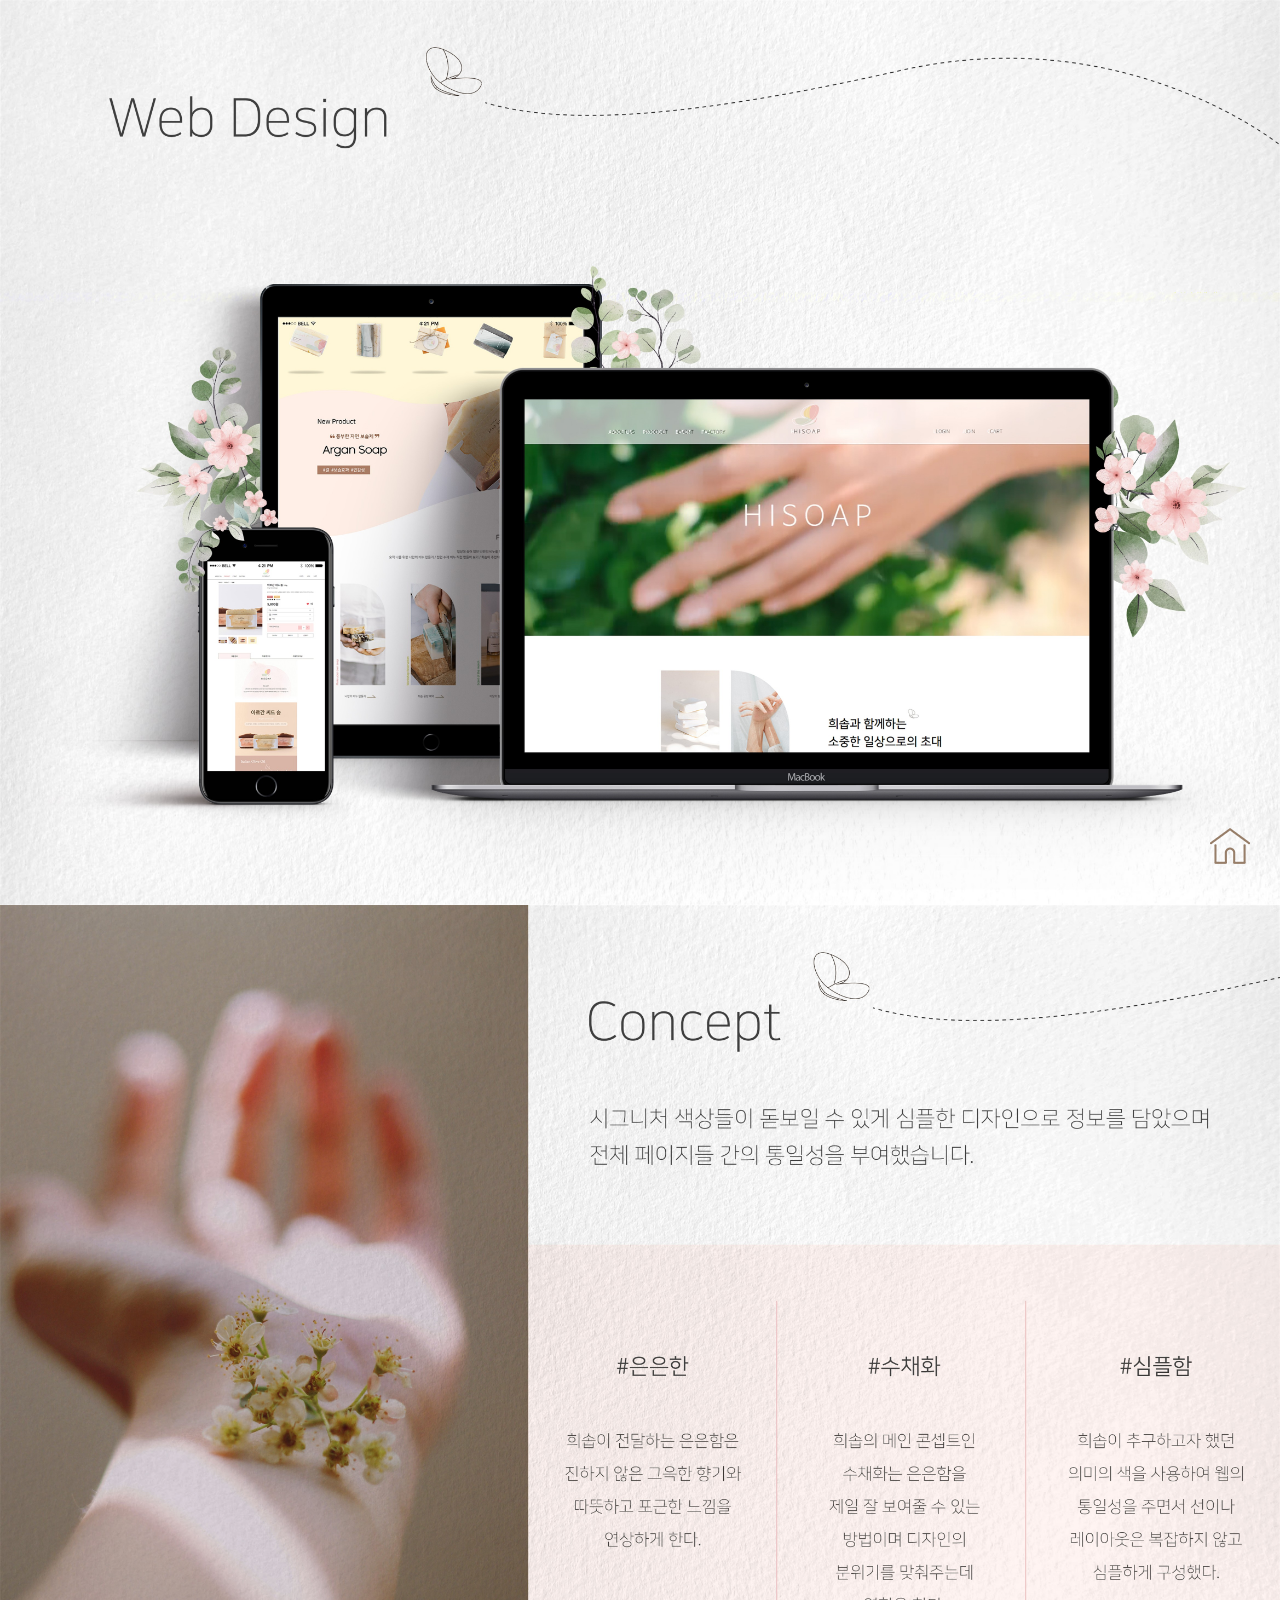
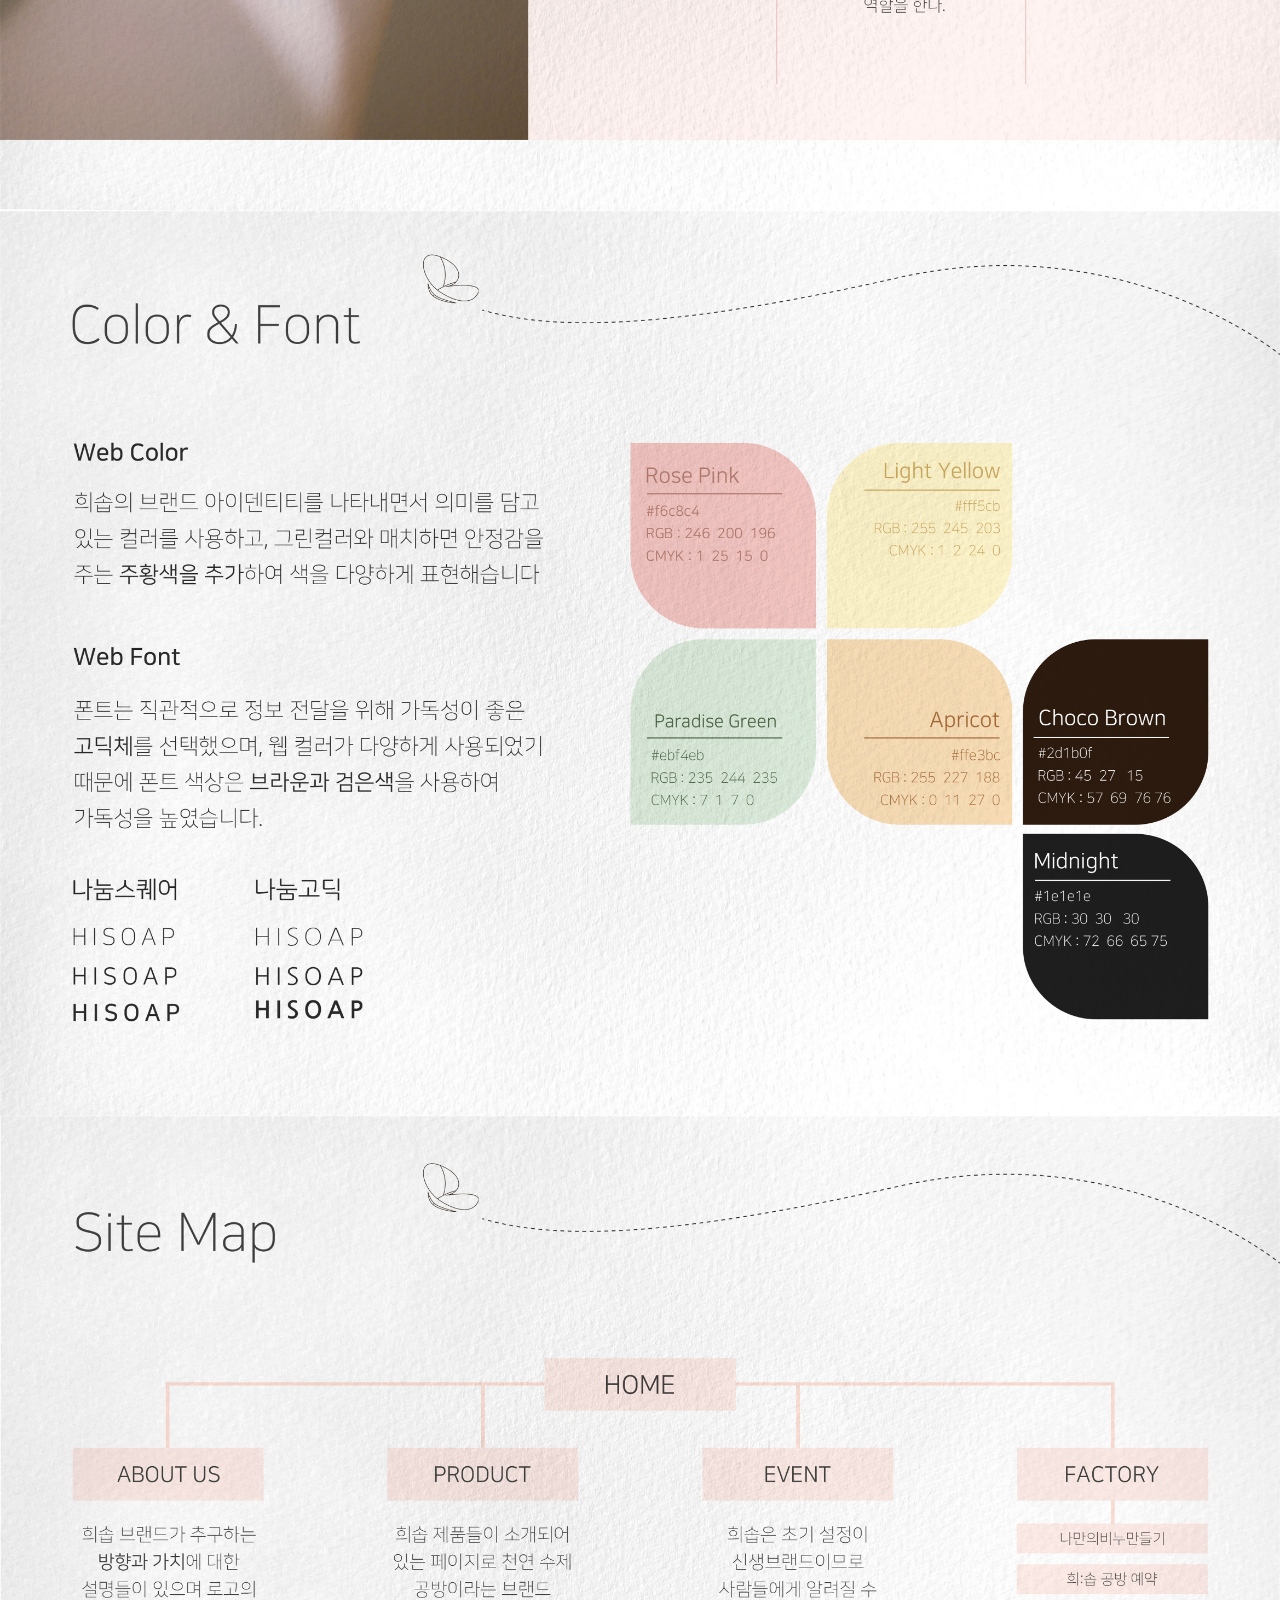
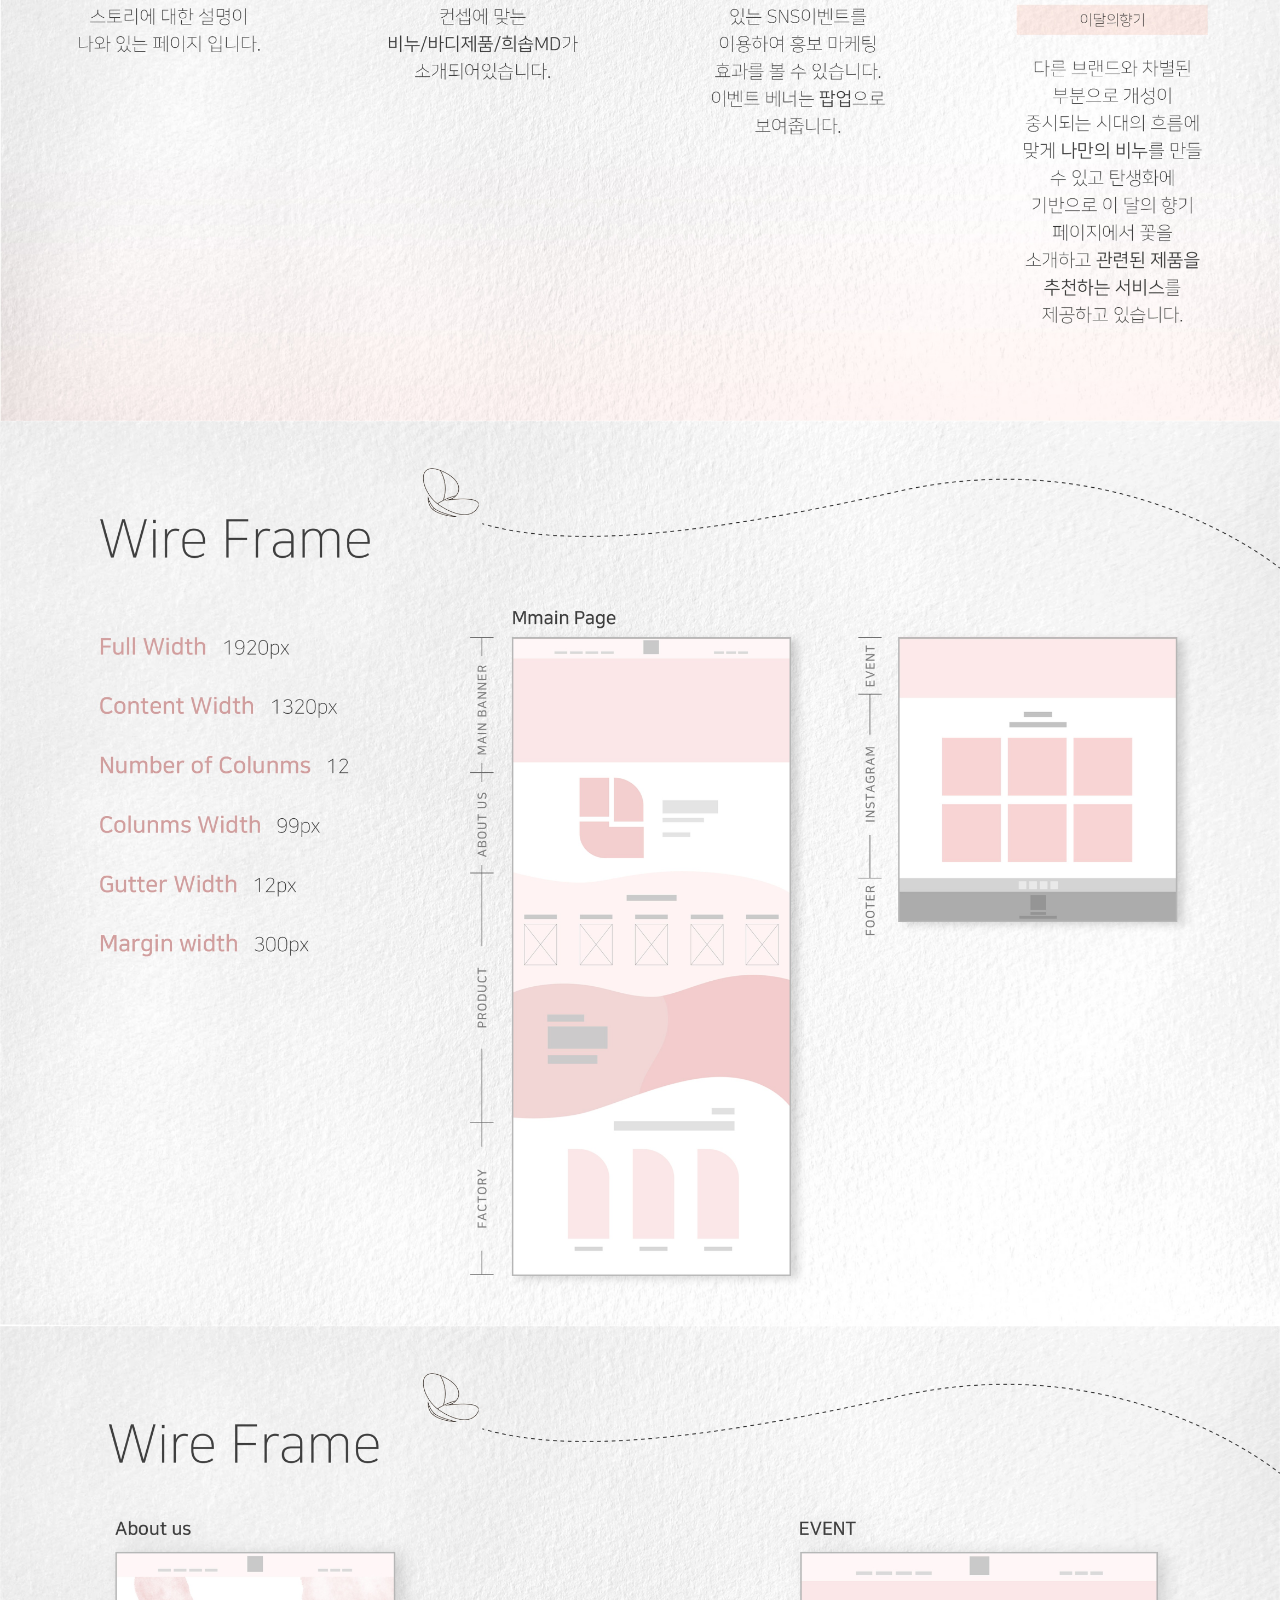
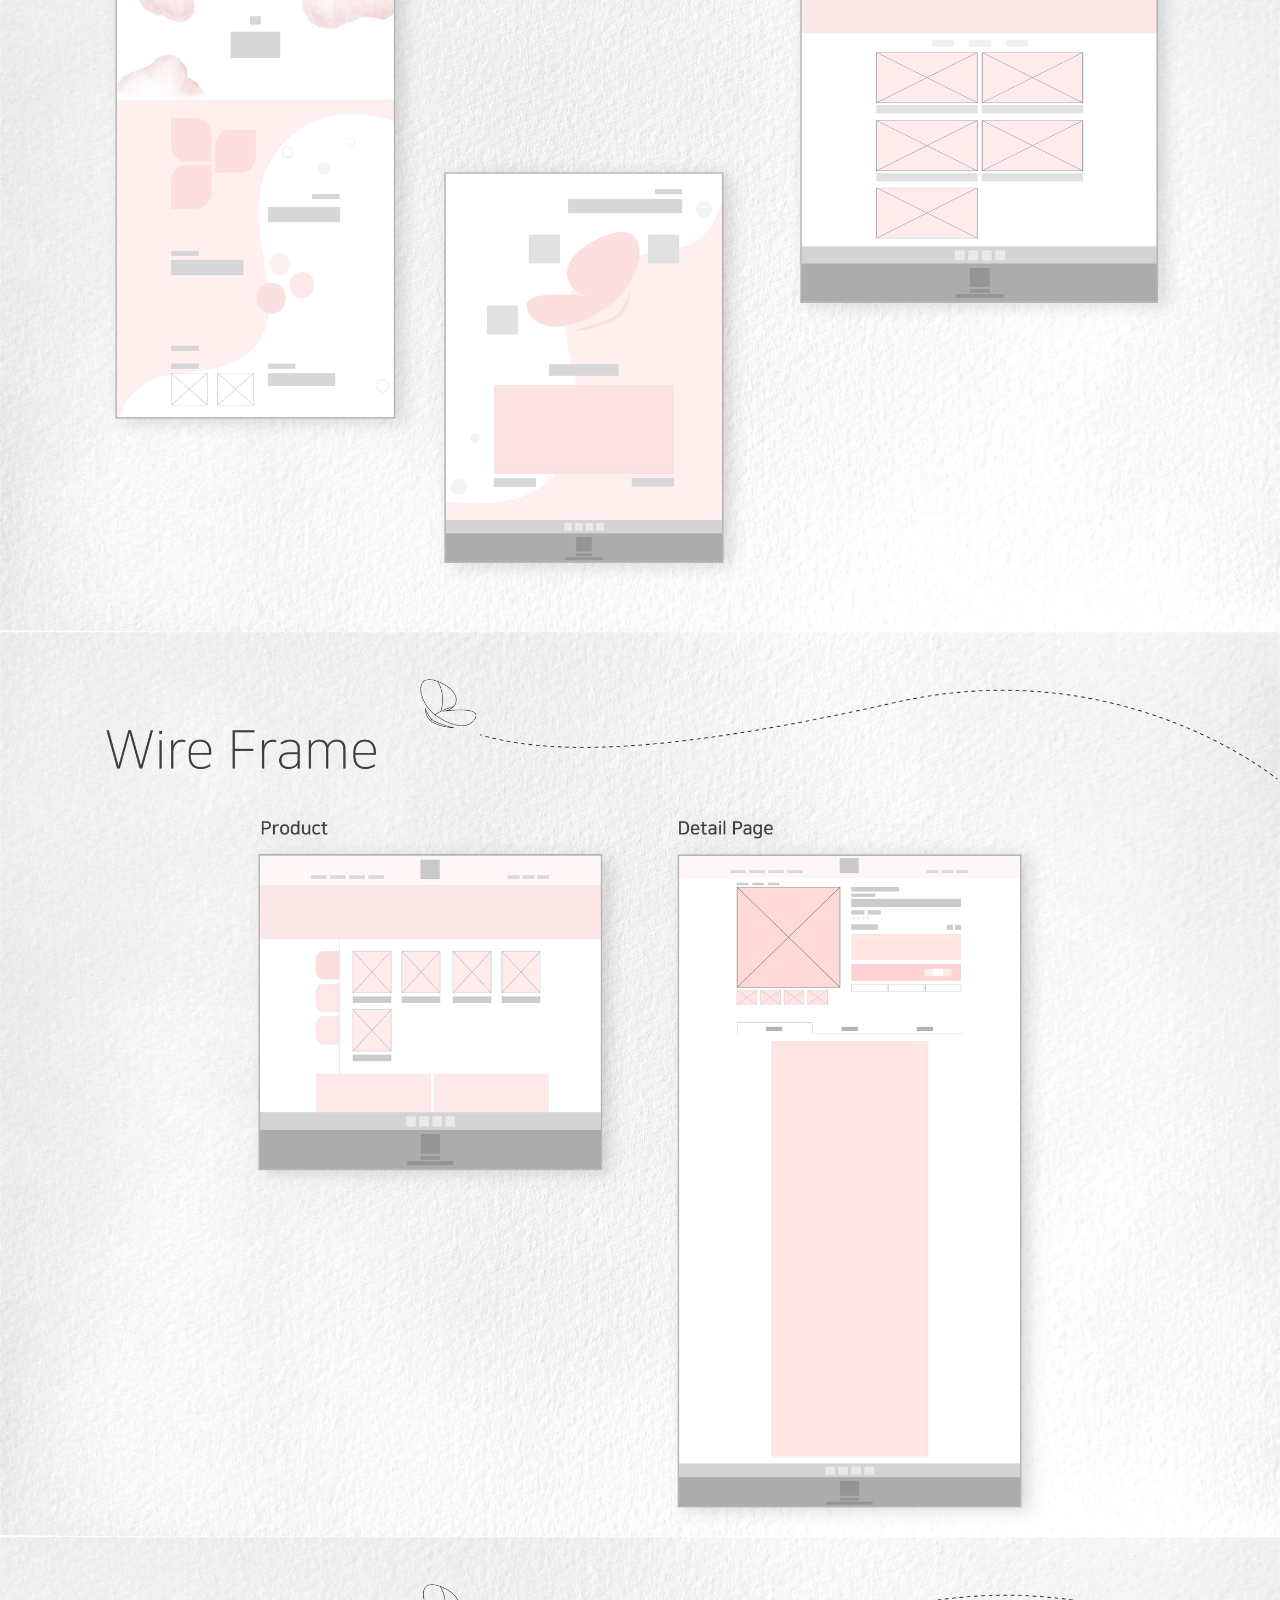
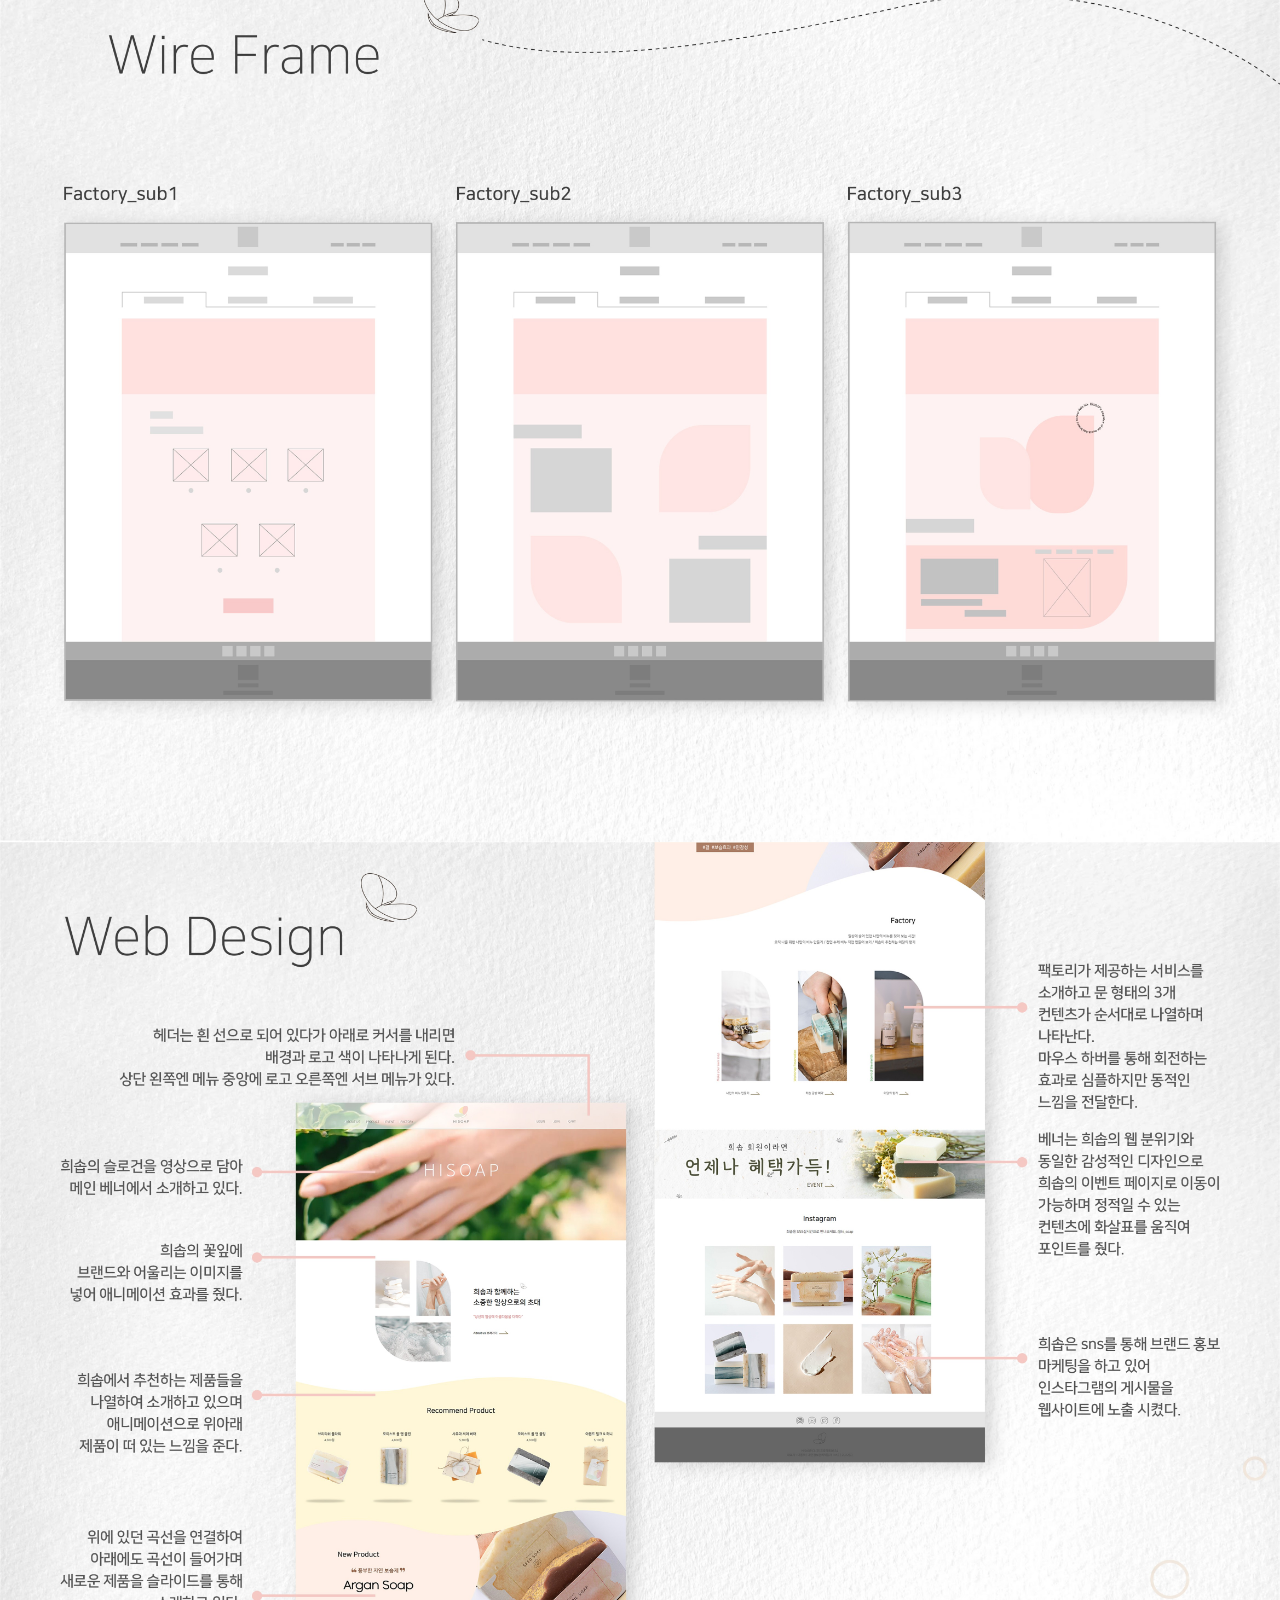
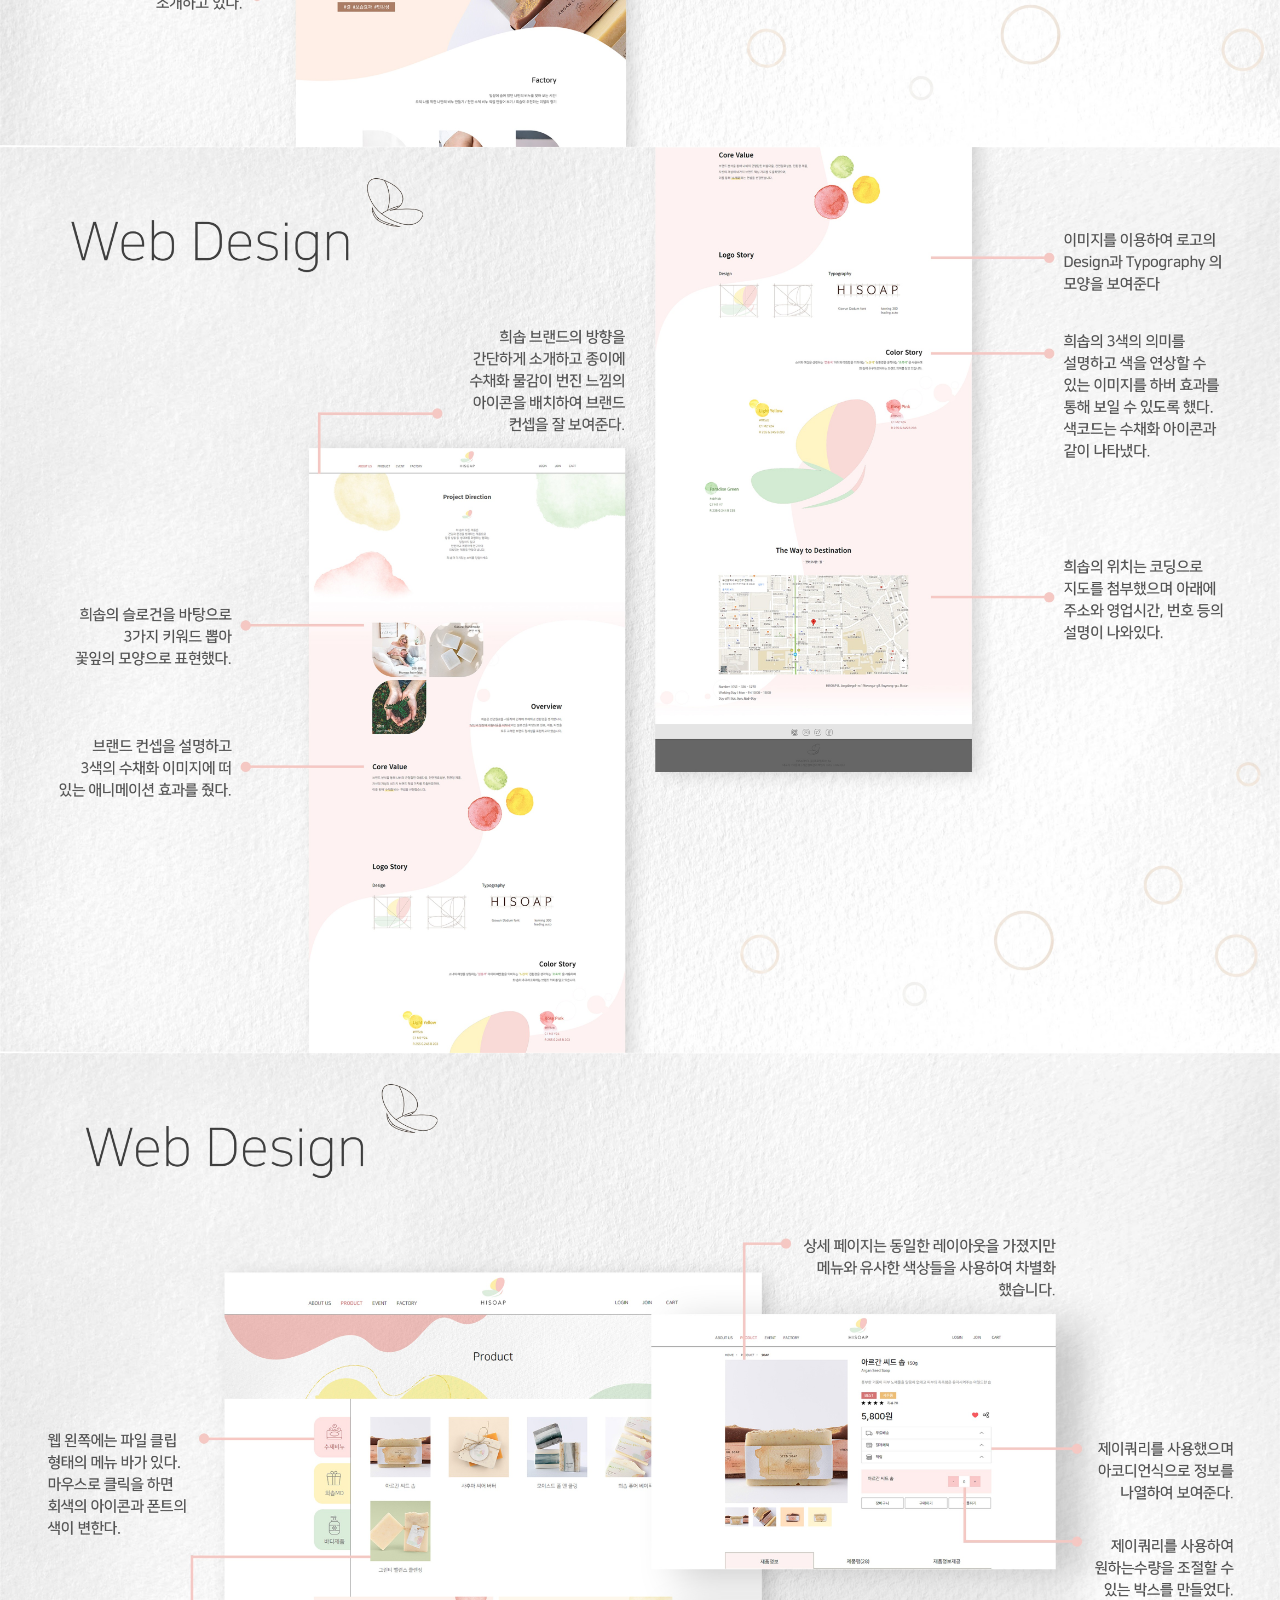
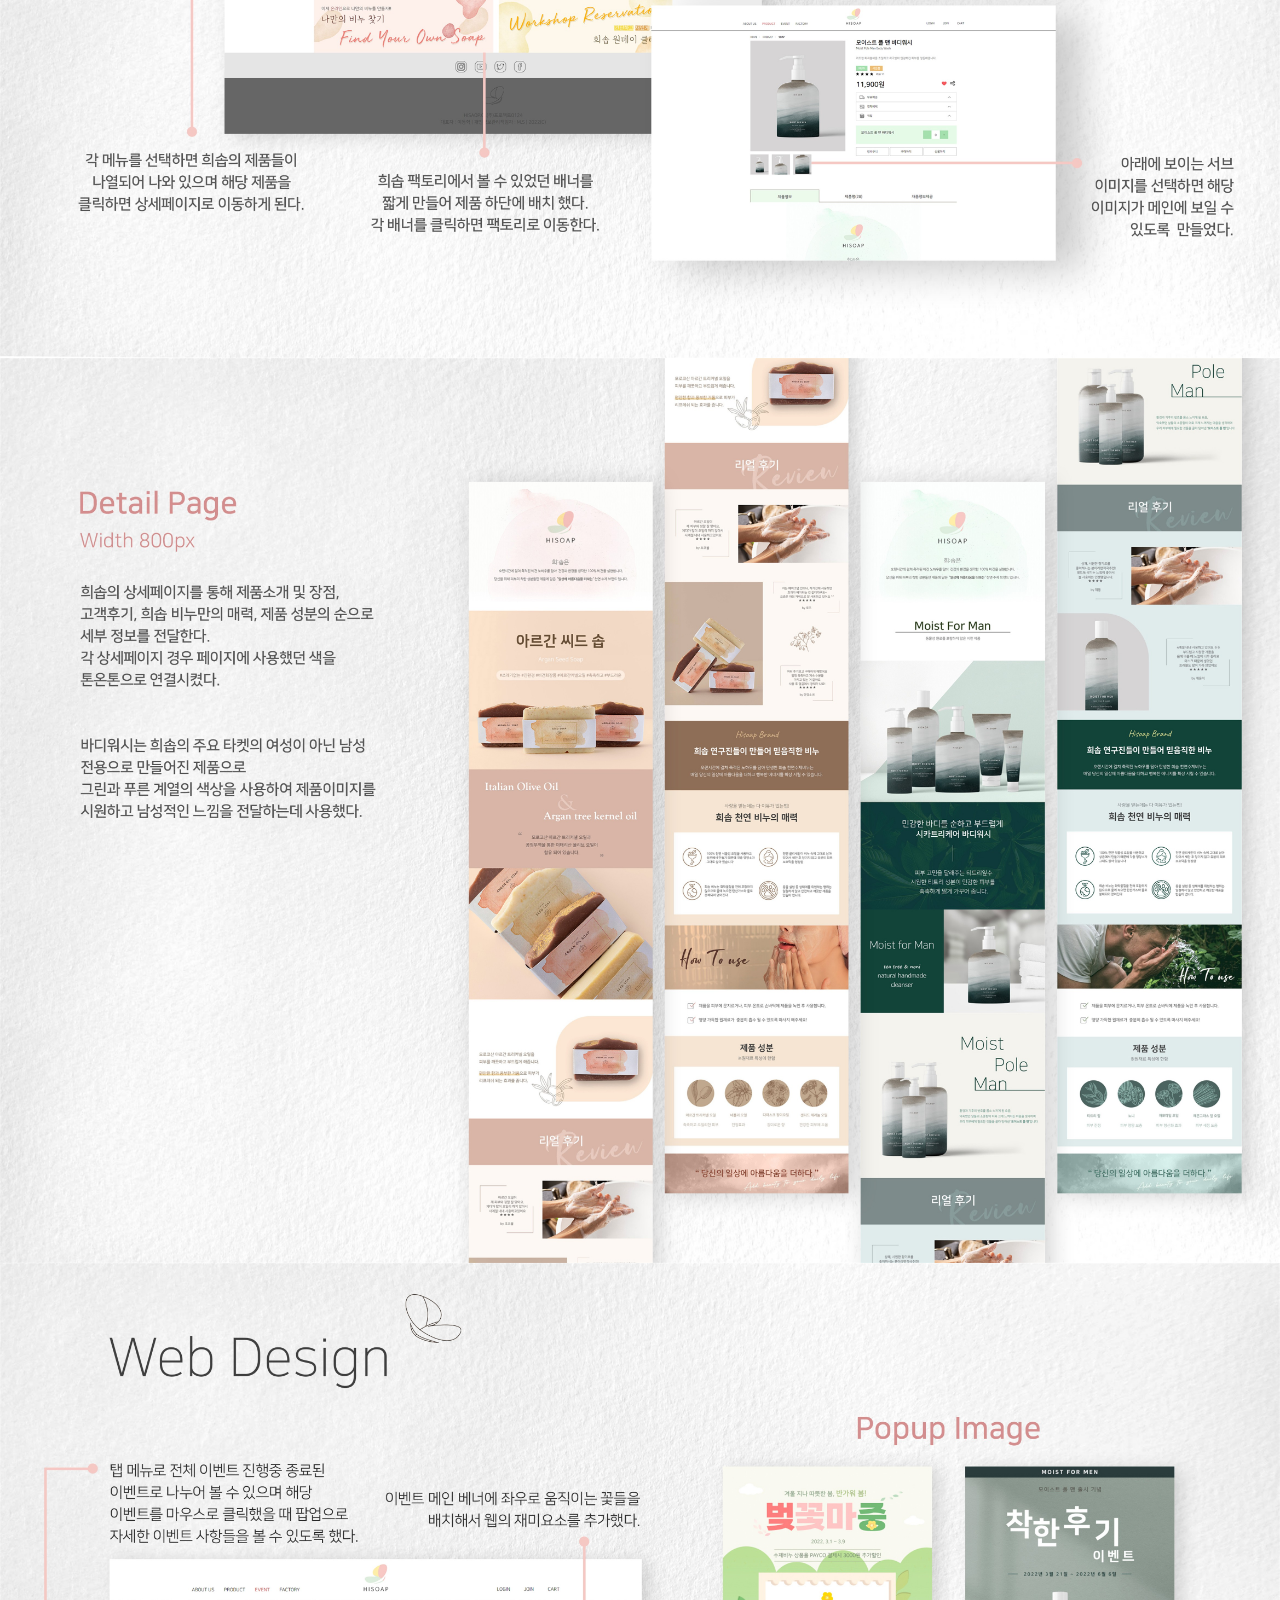
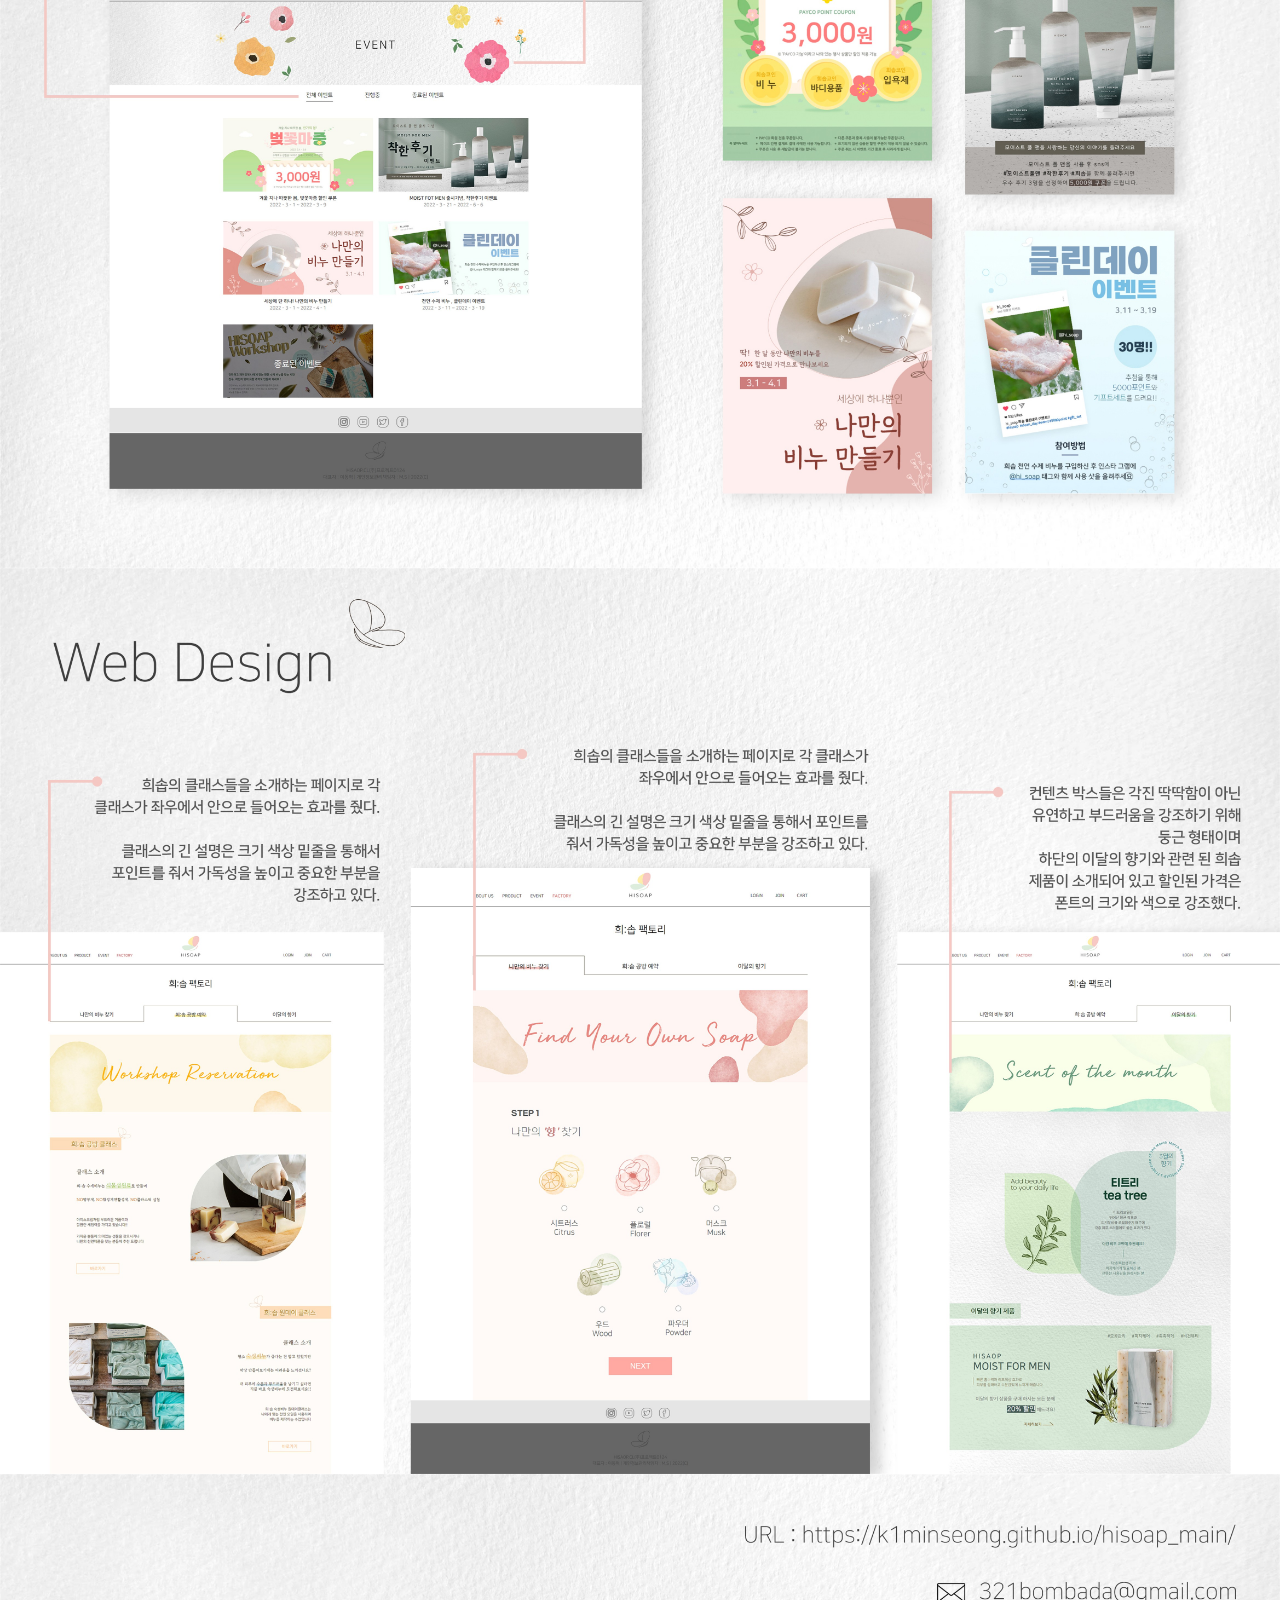
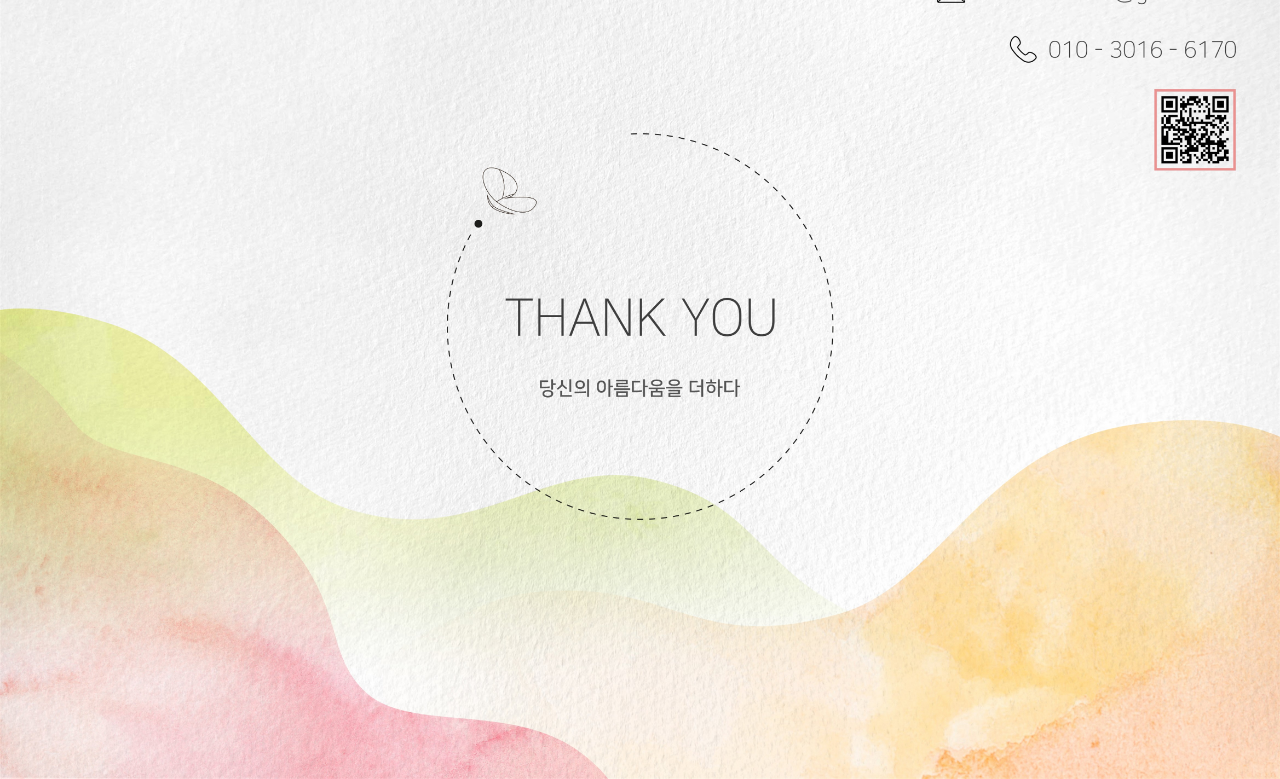
==== hisaop_WEB/index.html @ 0304c2fe "Add files via upload" ====
<!DOCTYPE html>
<html lang="ko">
<head>
  <meta charset="UTF-8">
  <meta http-equiv="X-UA-Compatible" content="IE=edge">
  <meta name="viewport" content="width=device-width, initial-scale=1.0">
  <title>WEB</title>
  <link href="img/favicon.png" rel="icon" type="image/png" sizes="32x32">
  <style>
    *{margin: 0; padding: 0;}
    div img{display: block; width: 100%;}
    .btn{
      position: fixed;
      bottom: 30px; right: 30px;
    }
  </style>
</head>
<body>
  <a href="https://k1minseong.github.io/min_portfolio/" class="btn"><img src="img/back.png" alt="돌아가기"></a>
  <div>
    <img src="img/1.jpg" alt="web">
    <img src="img/2.jpg" alt="web">
    <img src="img/3.jpg" alt="web">
    <img src="img/4.jpg" alt="web">
    <img src="img/5.jpg" alt="web">
    <img src="img/6.jpg" alt="web">
    <img src="img/7.jpg" alt="web">
    <img src="img/8.jpg" alt="web">
    <img src="img/9.jpg" alt="web">
    <img src="img/10.jpg" alt="web">
    <img src="img/11.jpg" alt="web">
    <img src="img/12.jpg" alt="web">
    <img src="img/13.jpg" alt="web">
    <img src="img/14.jpg" alt="web">
    <img src="img/15.jpg" alt="web">
  </div>
</body>
</html>
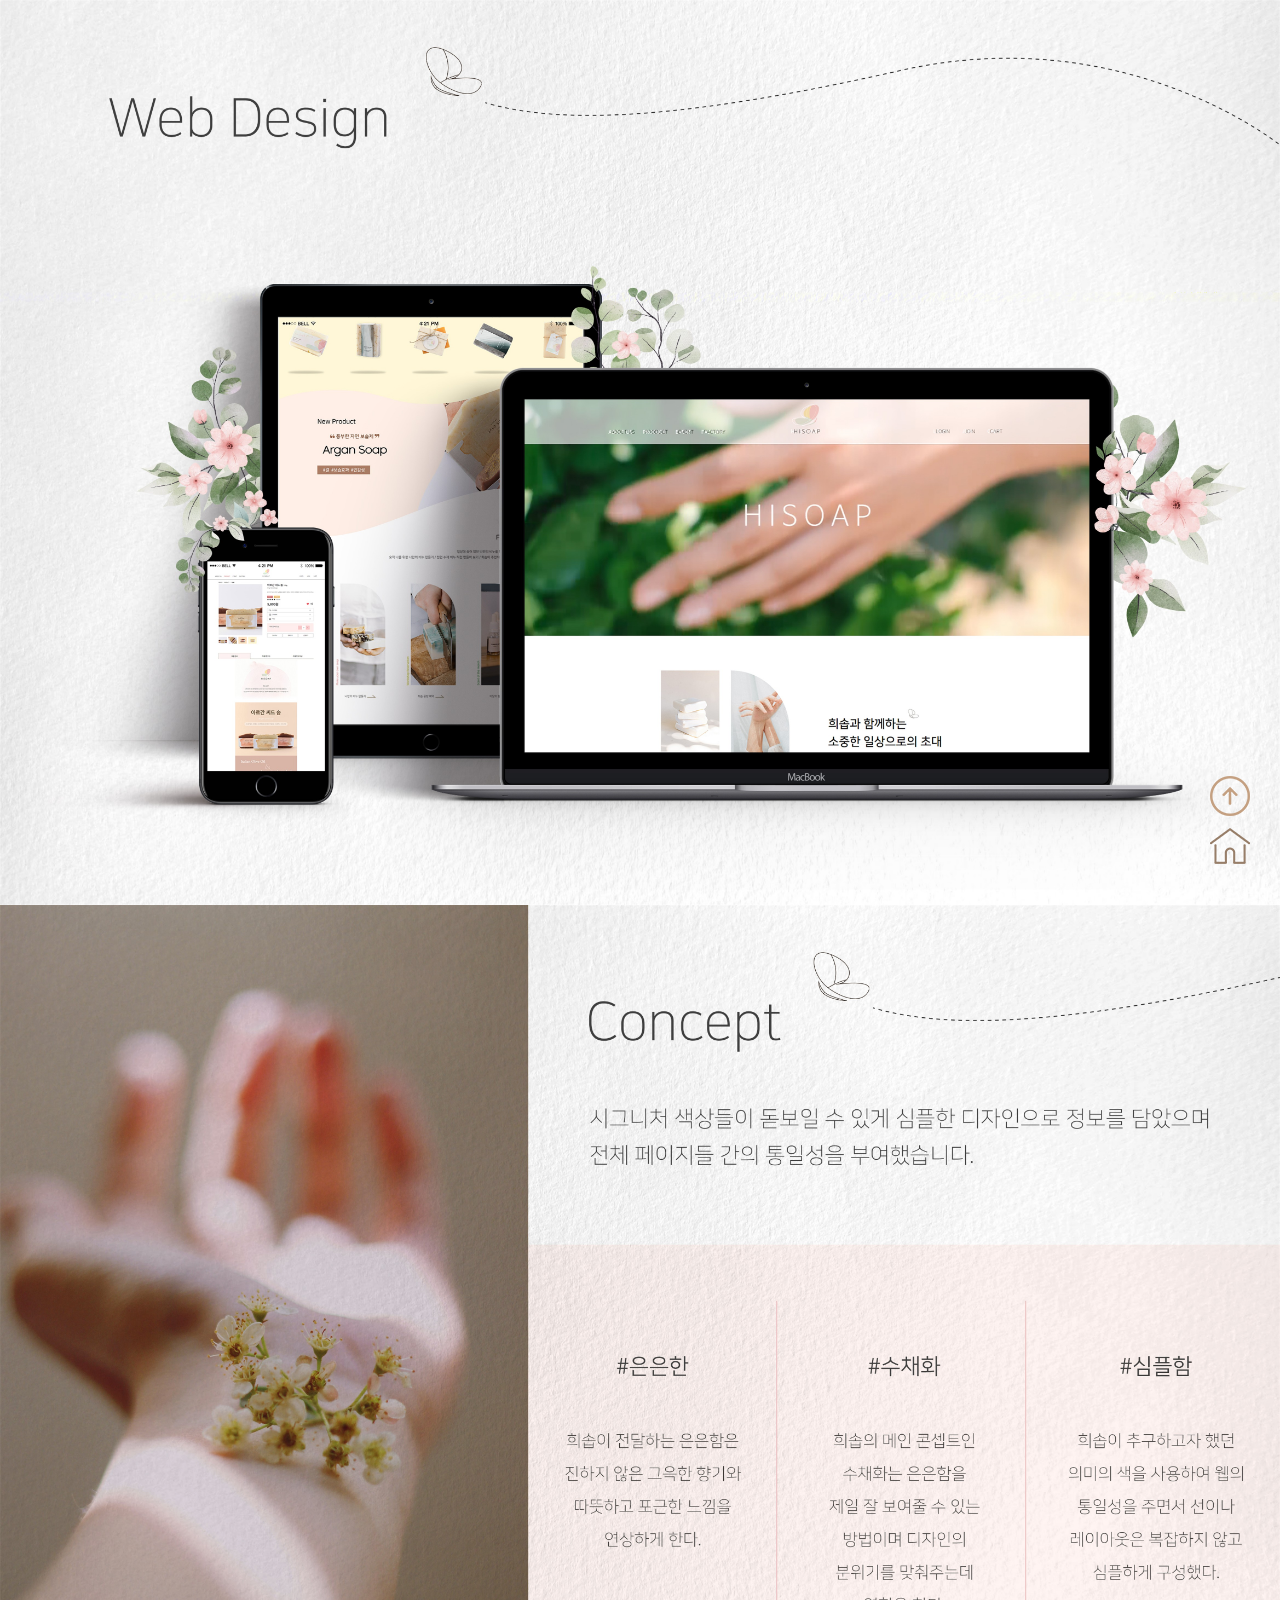
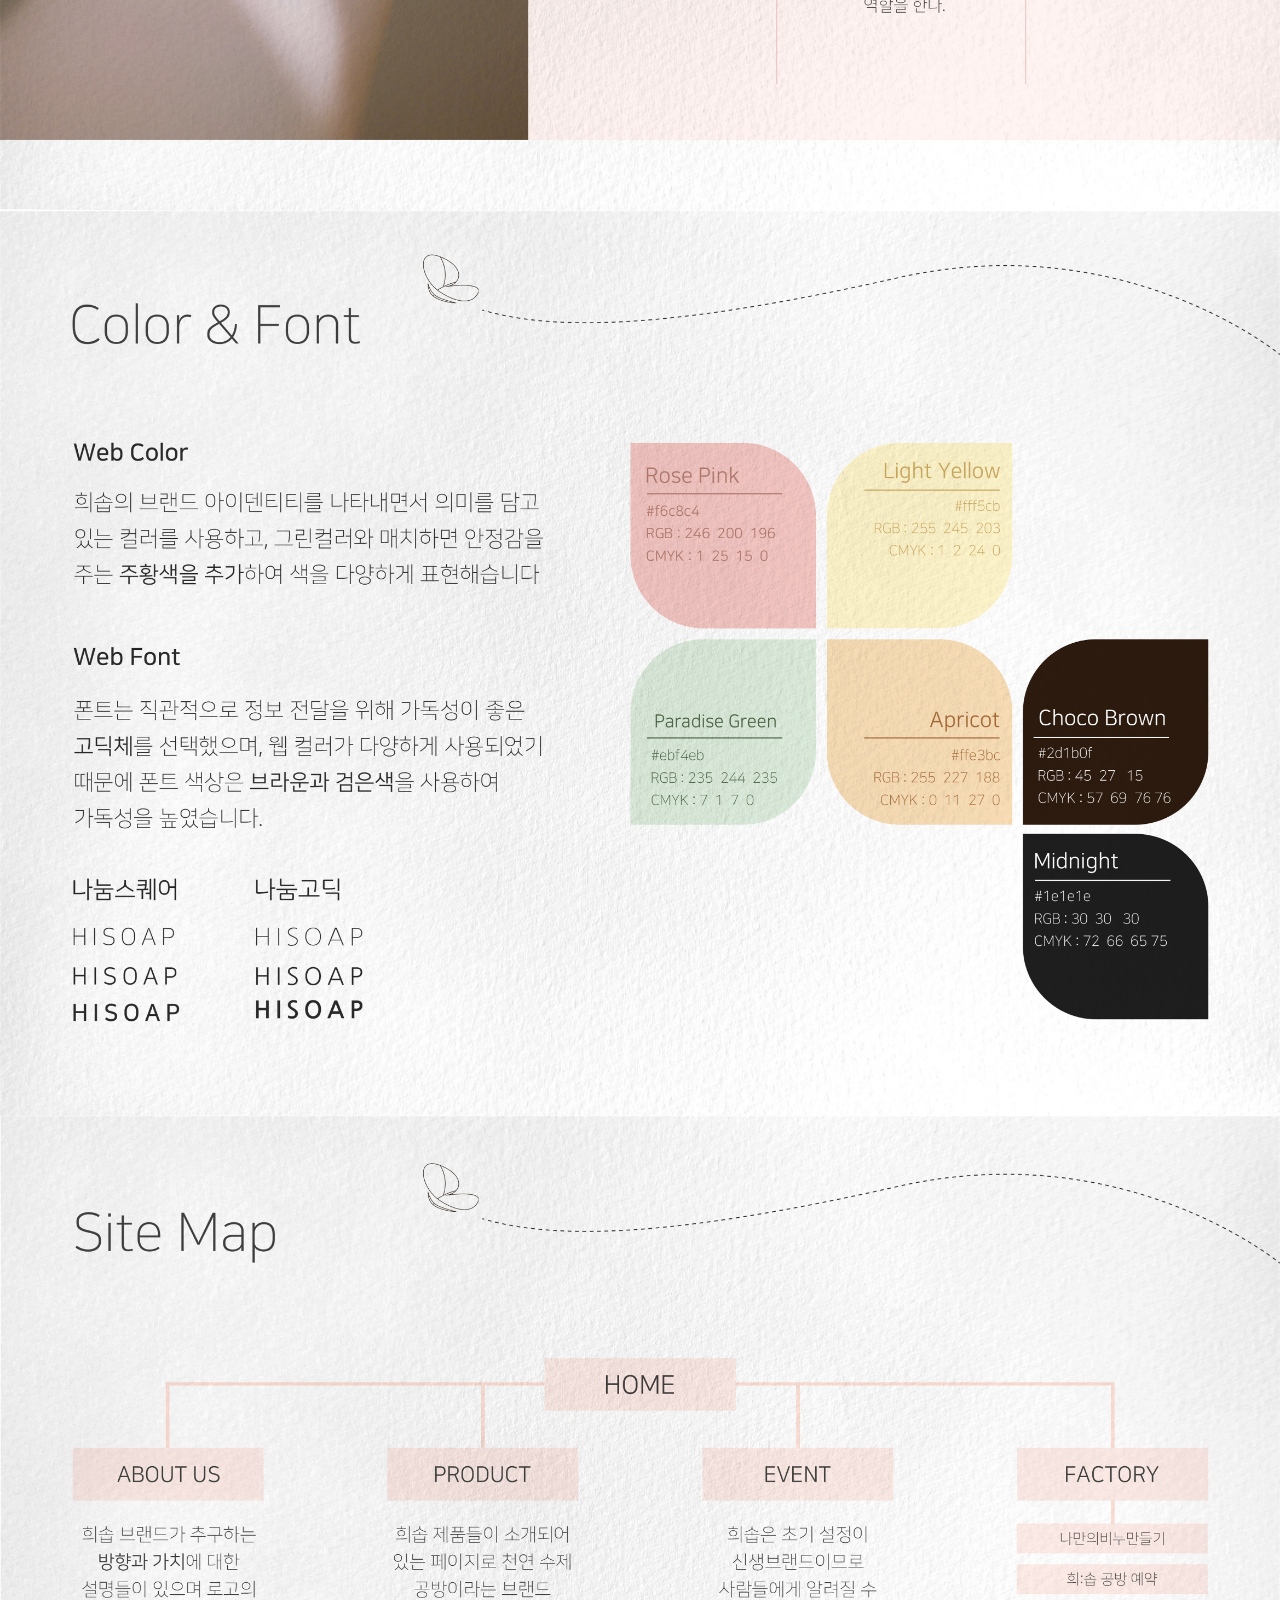
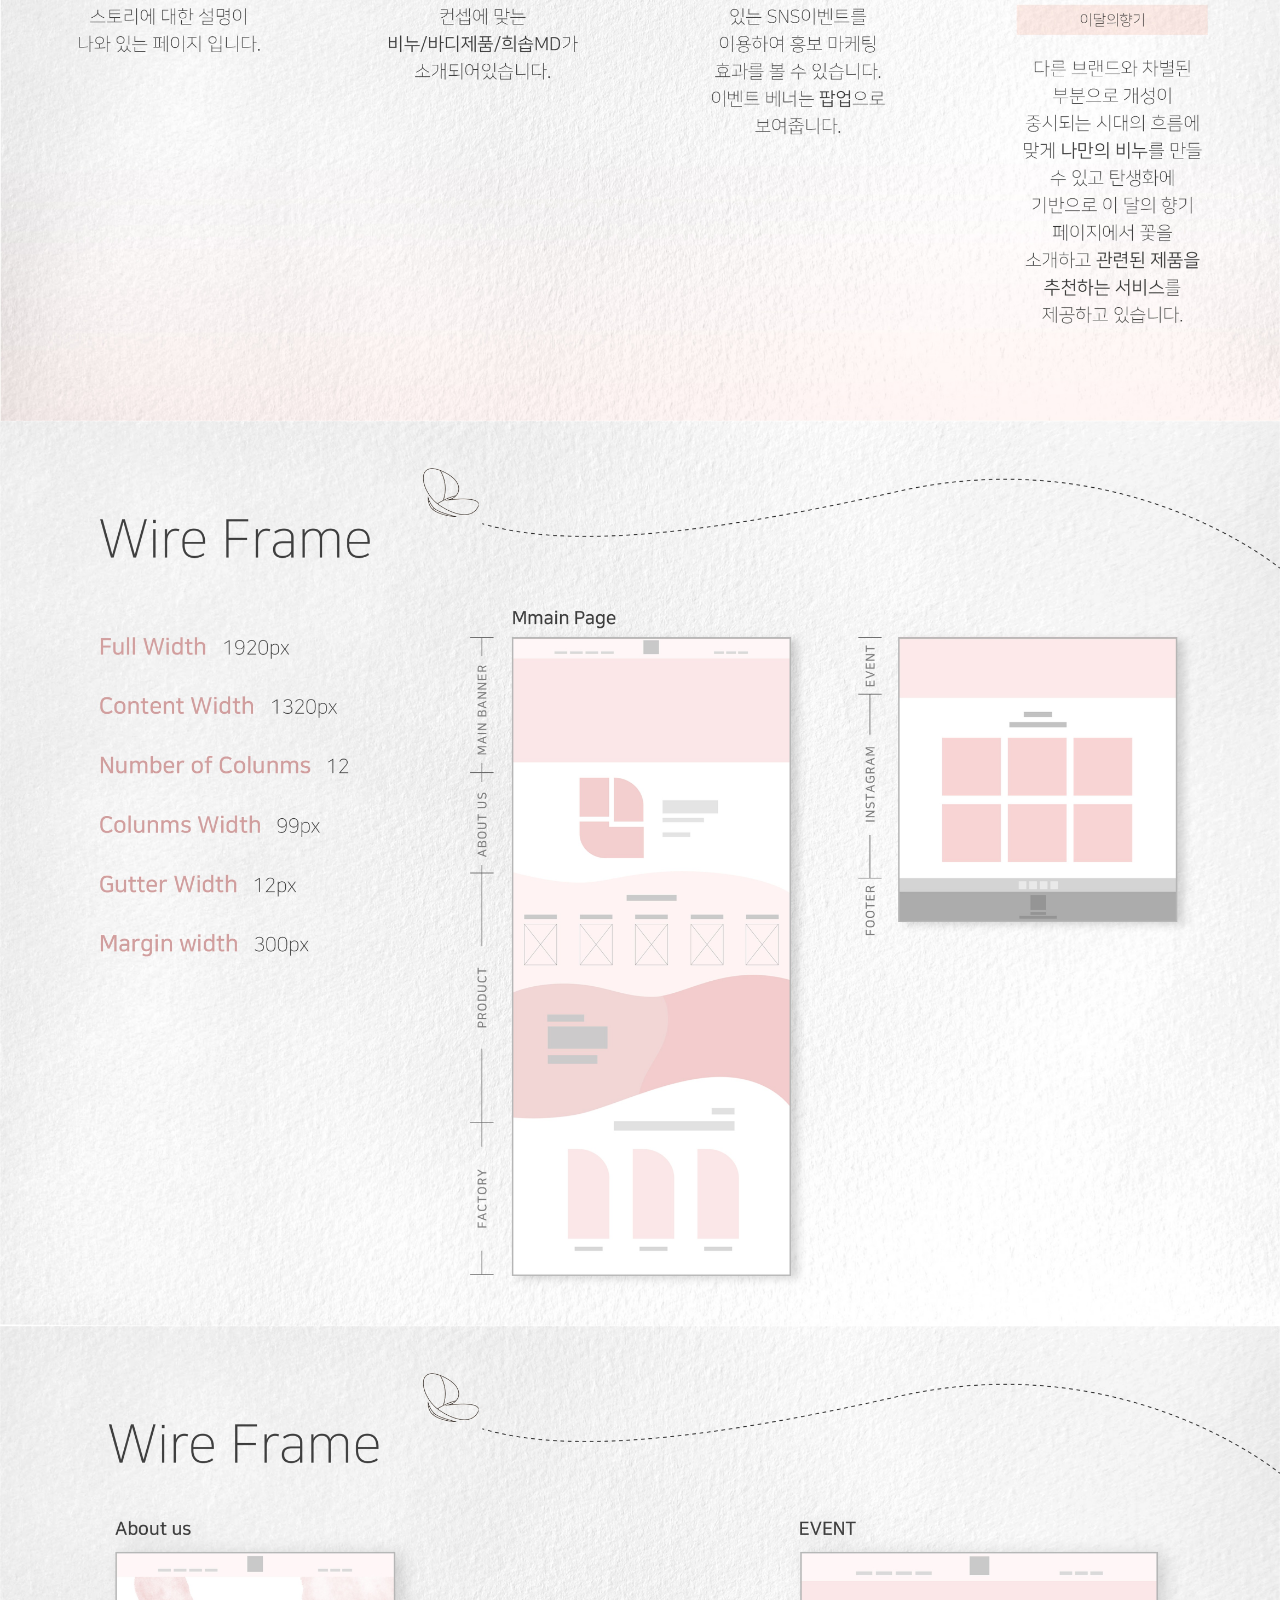
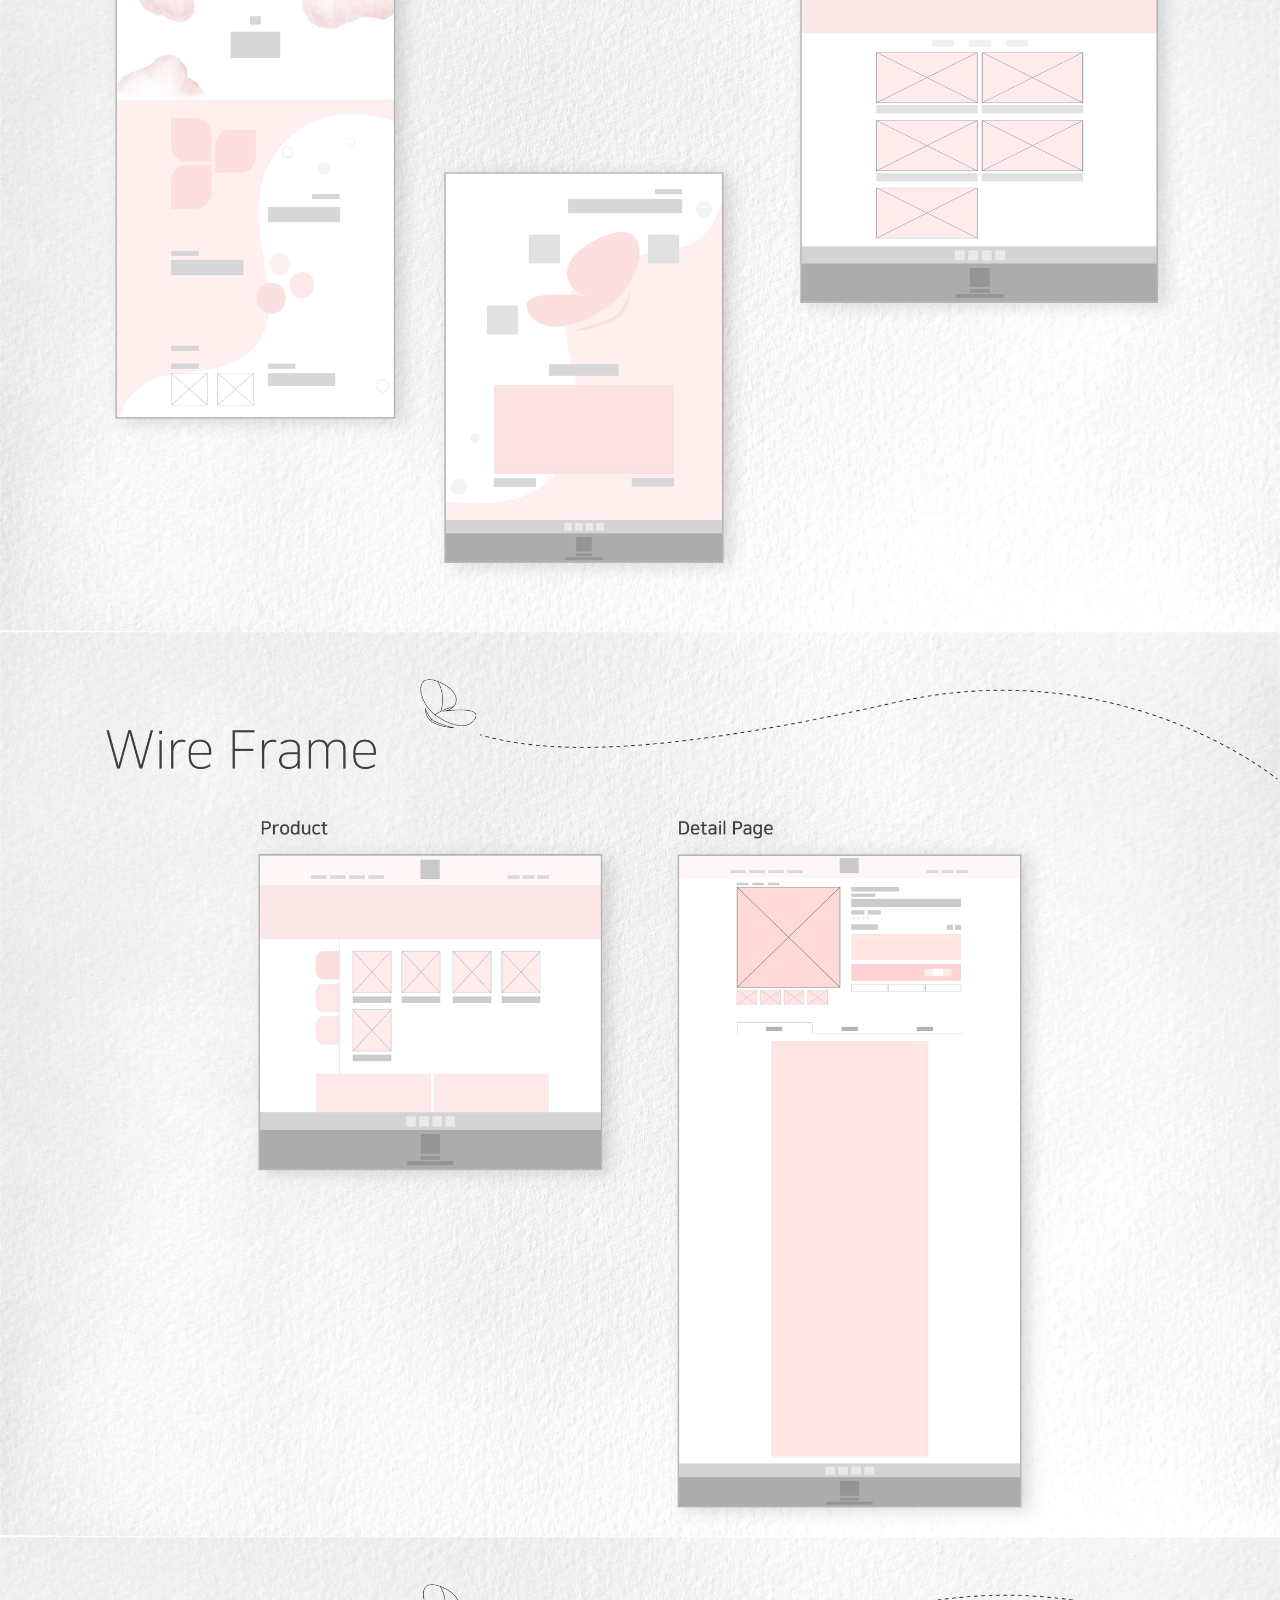
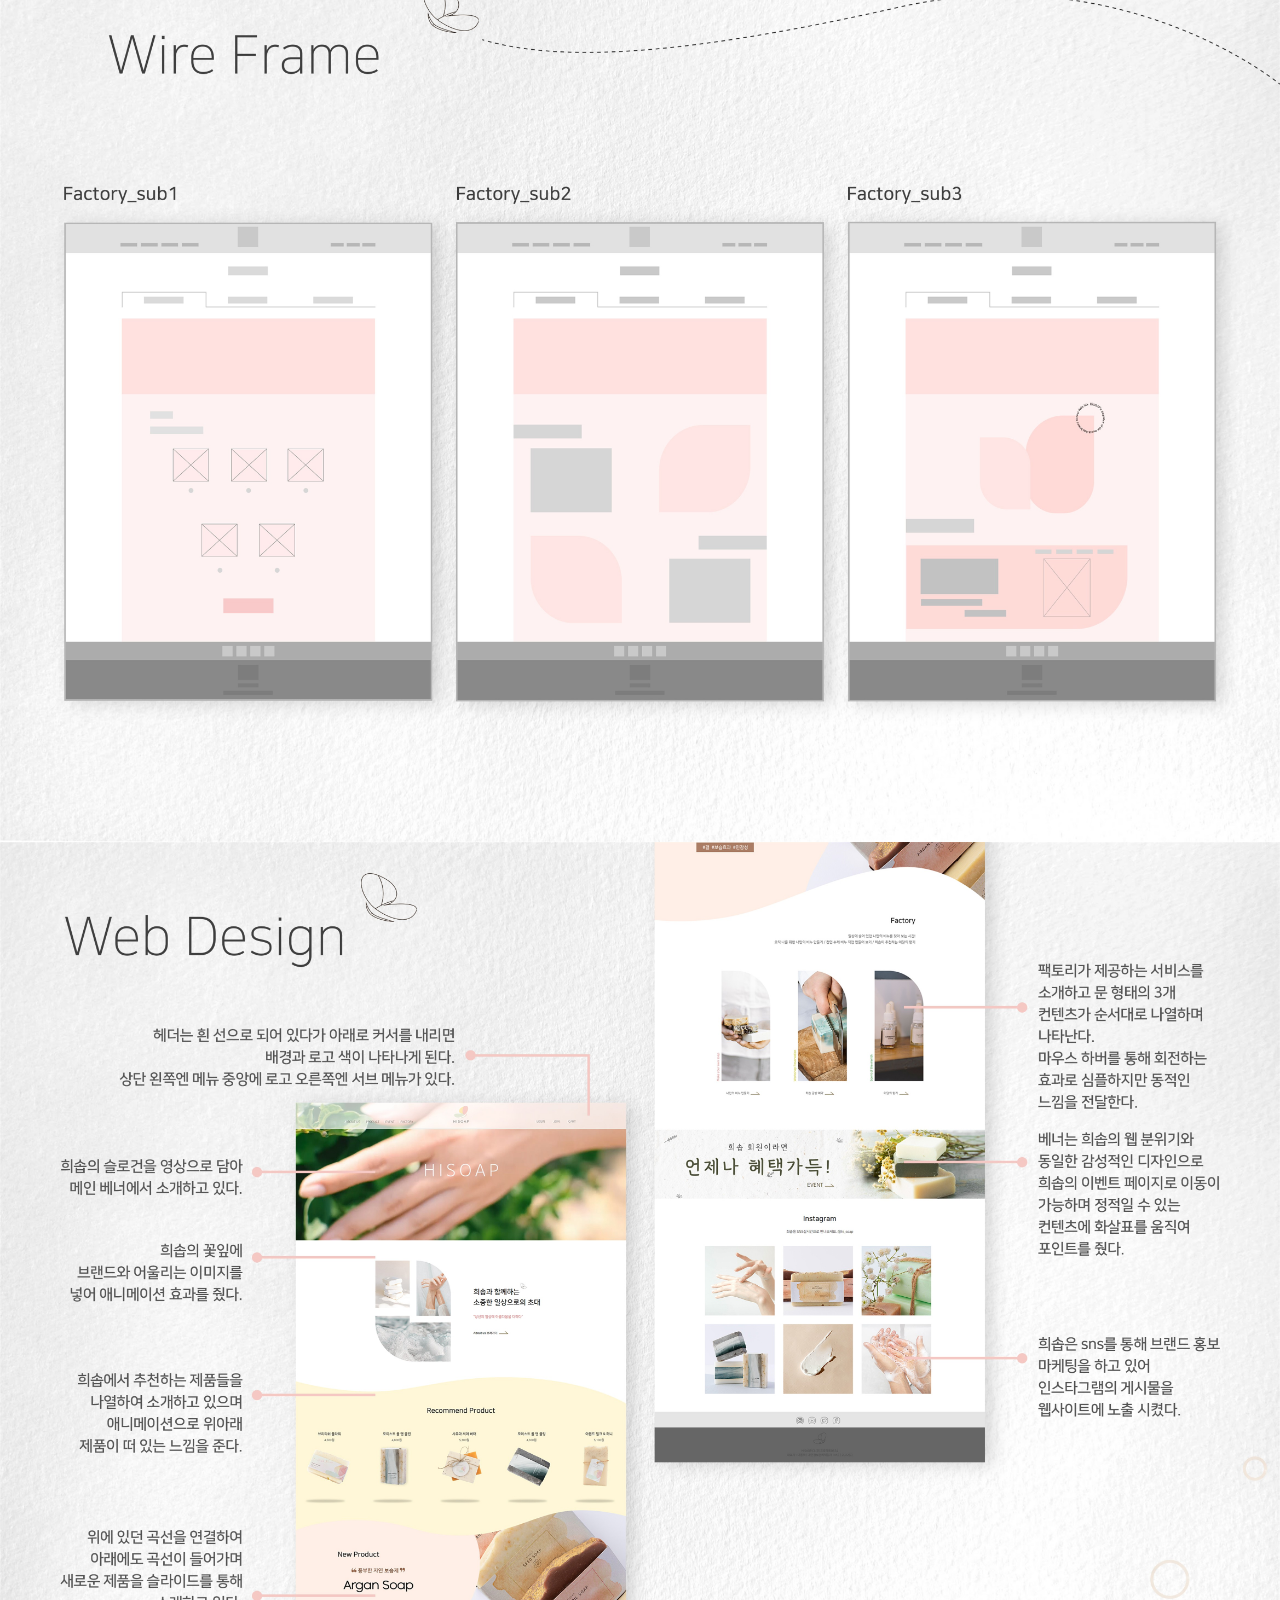
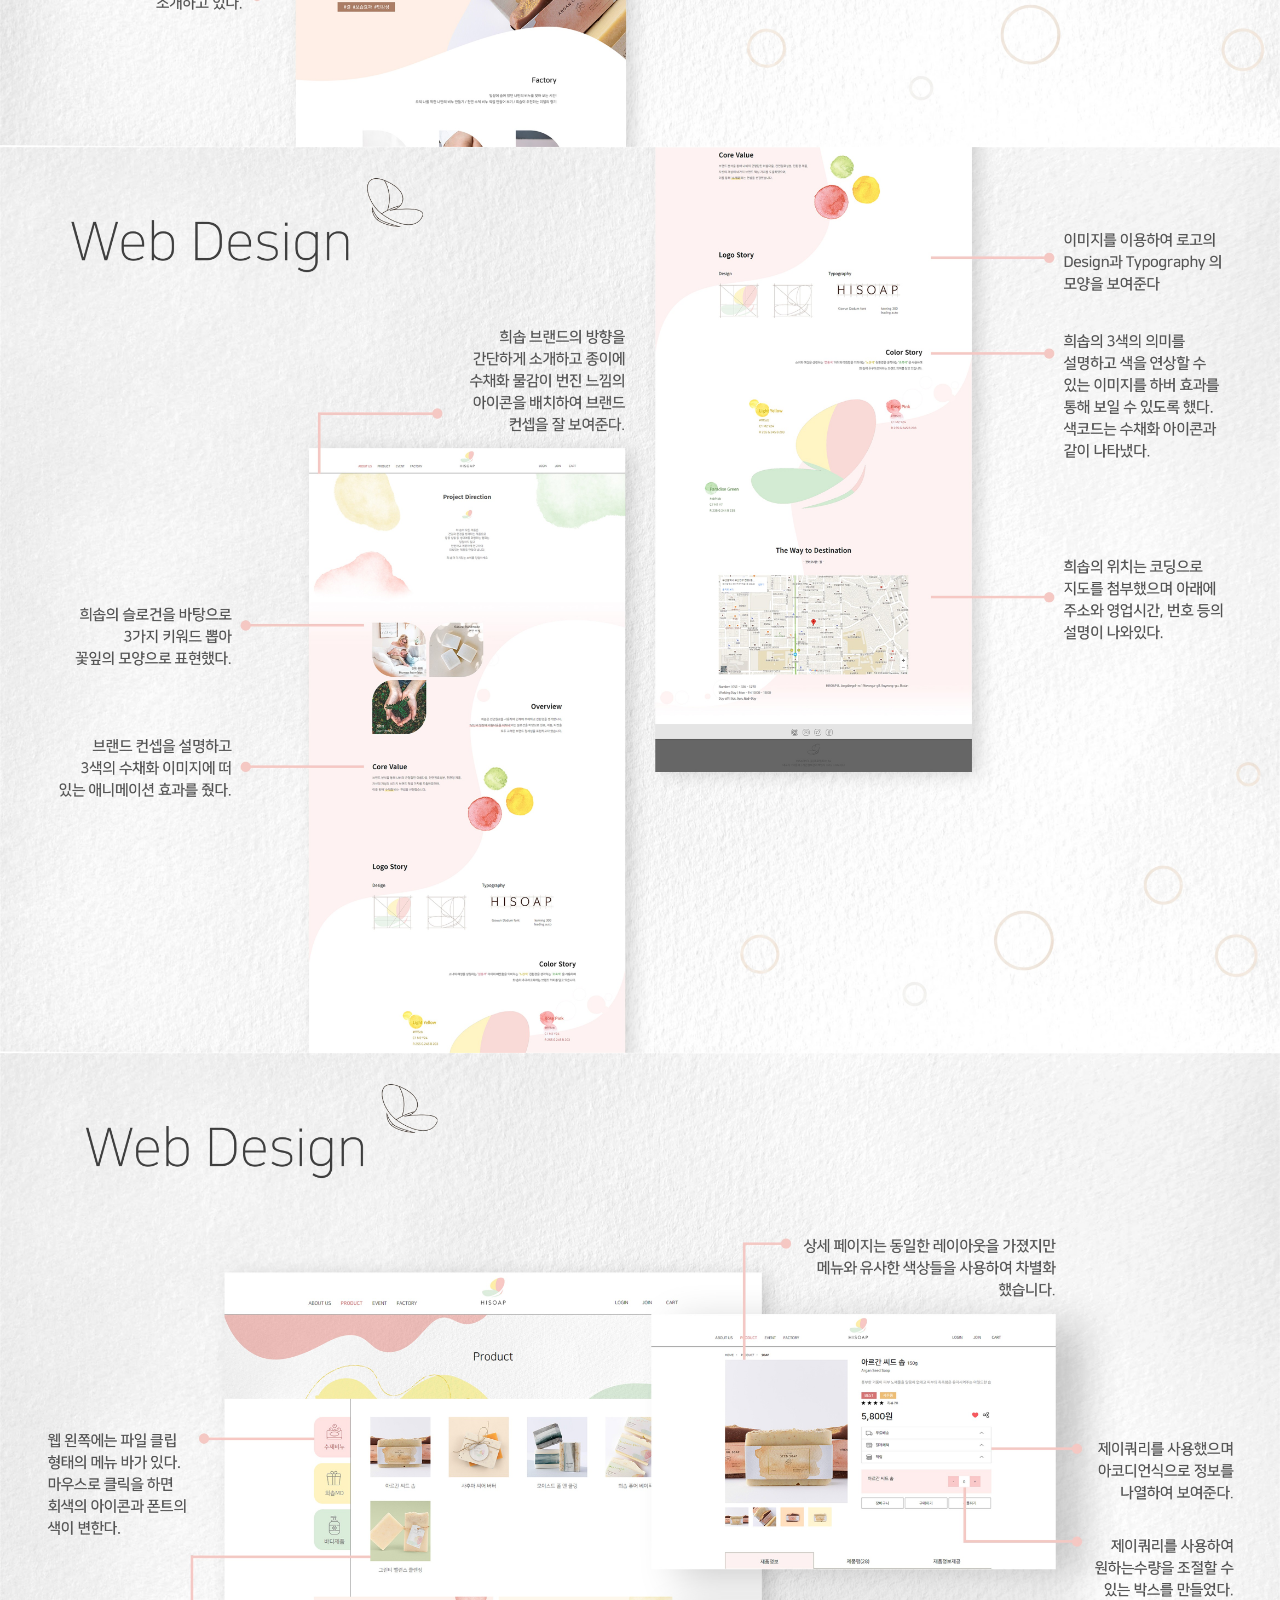
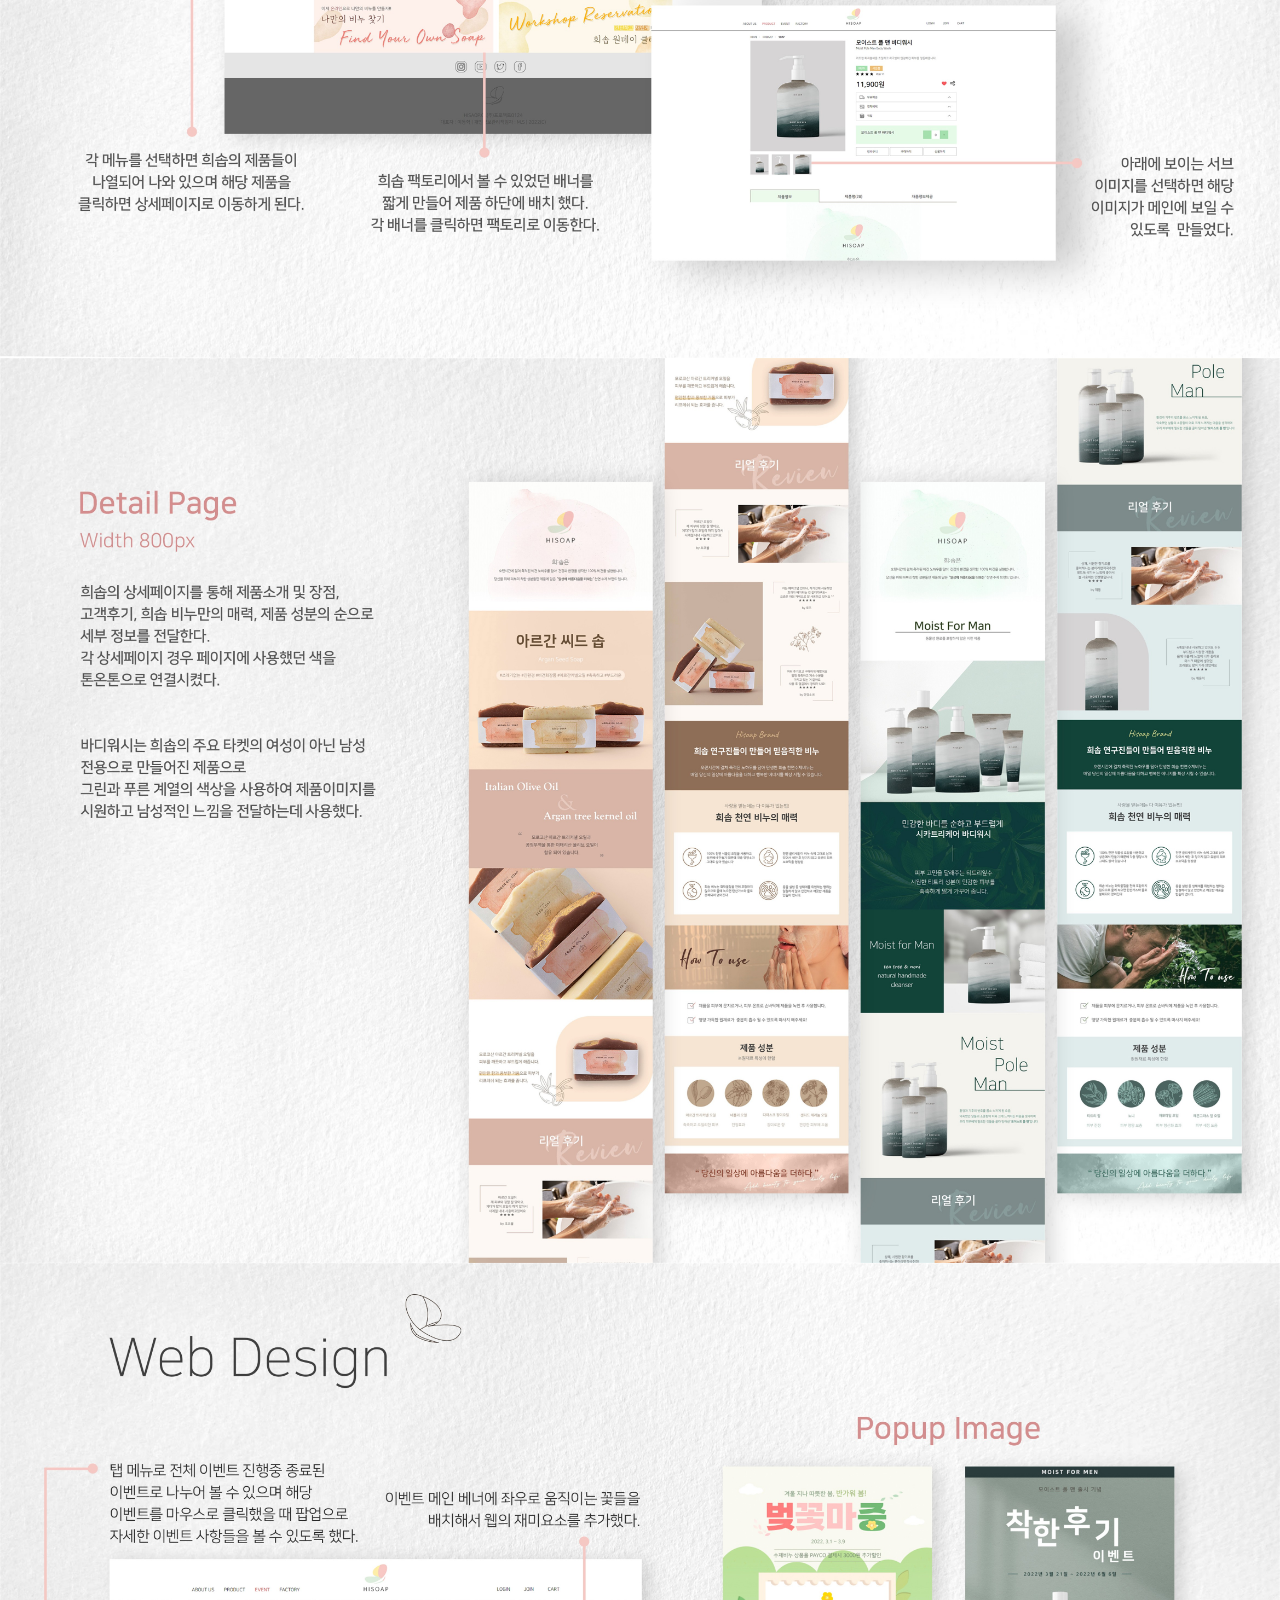
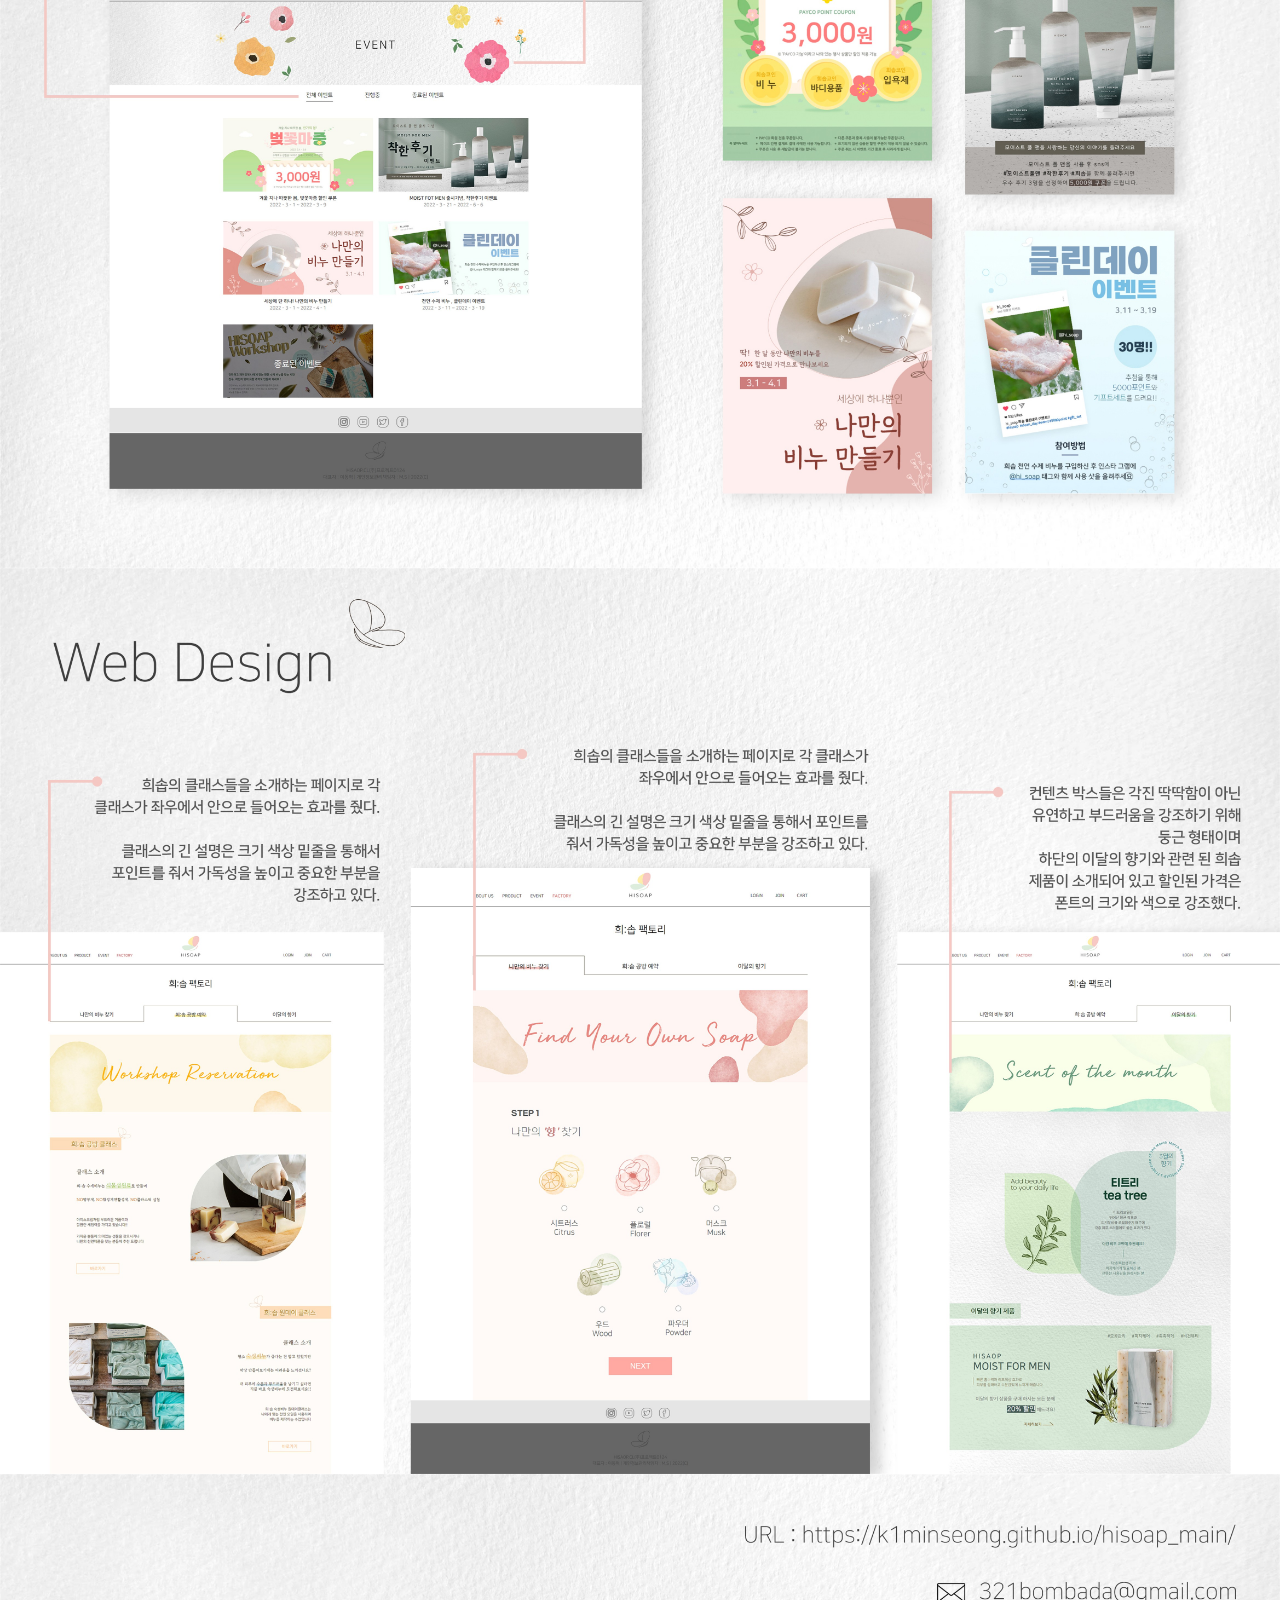
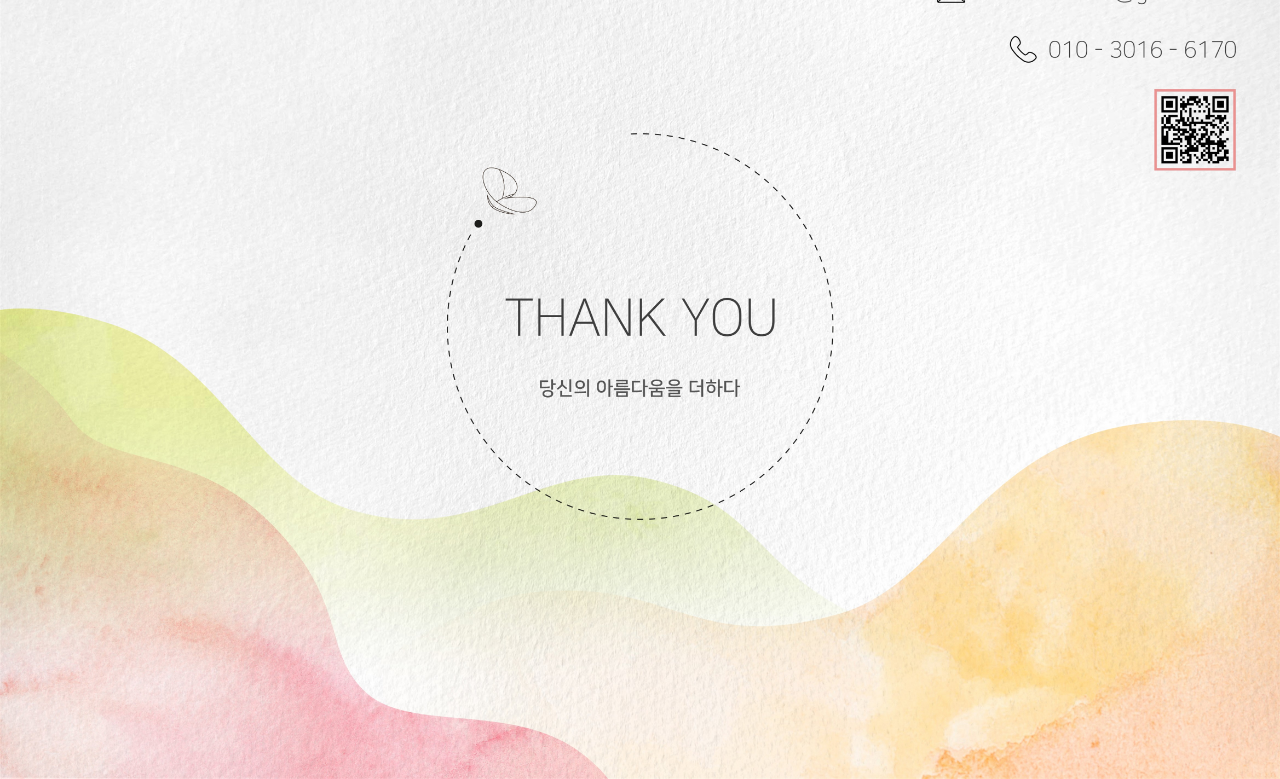
==== commit fa2cb71b: "Update index.html" ====
--- a/hisaop_WEB/index.html
+++ b/hisaop_WEB/index.html
@@ -13,11 +13,16 @@
       position: fixed;
       bottom: 30px; right: 30px;
     }
+    .top{
+      position: fixed;
+      bottom: 80px; right: 30px;
+    }
   </style>
 </head>
 <body>
-  <a href="https://k1minseong.github.io/min_portfolio/" class="btn"><img src="img/back.png" alt="돌아가기"></a>
-  <div>
+  <a href="#web" class="top"><img src="img/top.png" alt="up"></a>
+  <a href="https://k1haena.github.io/min_portfolio/#projects" class="btn"><img src="img/back.png" alt="돌아가기"></a>
+  <div id="web">
     <img src="img/1.jpg" alt="web">
     <img src="img/2.jpg" alt="web">
     <img src="img/3.jpg" alt="web">
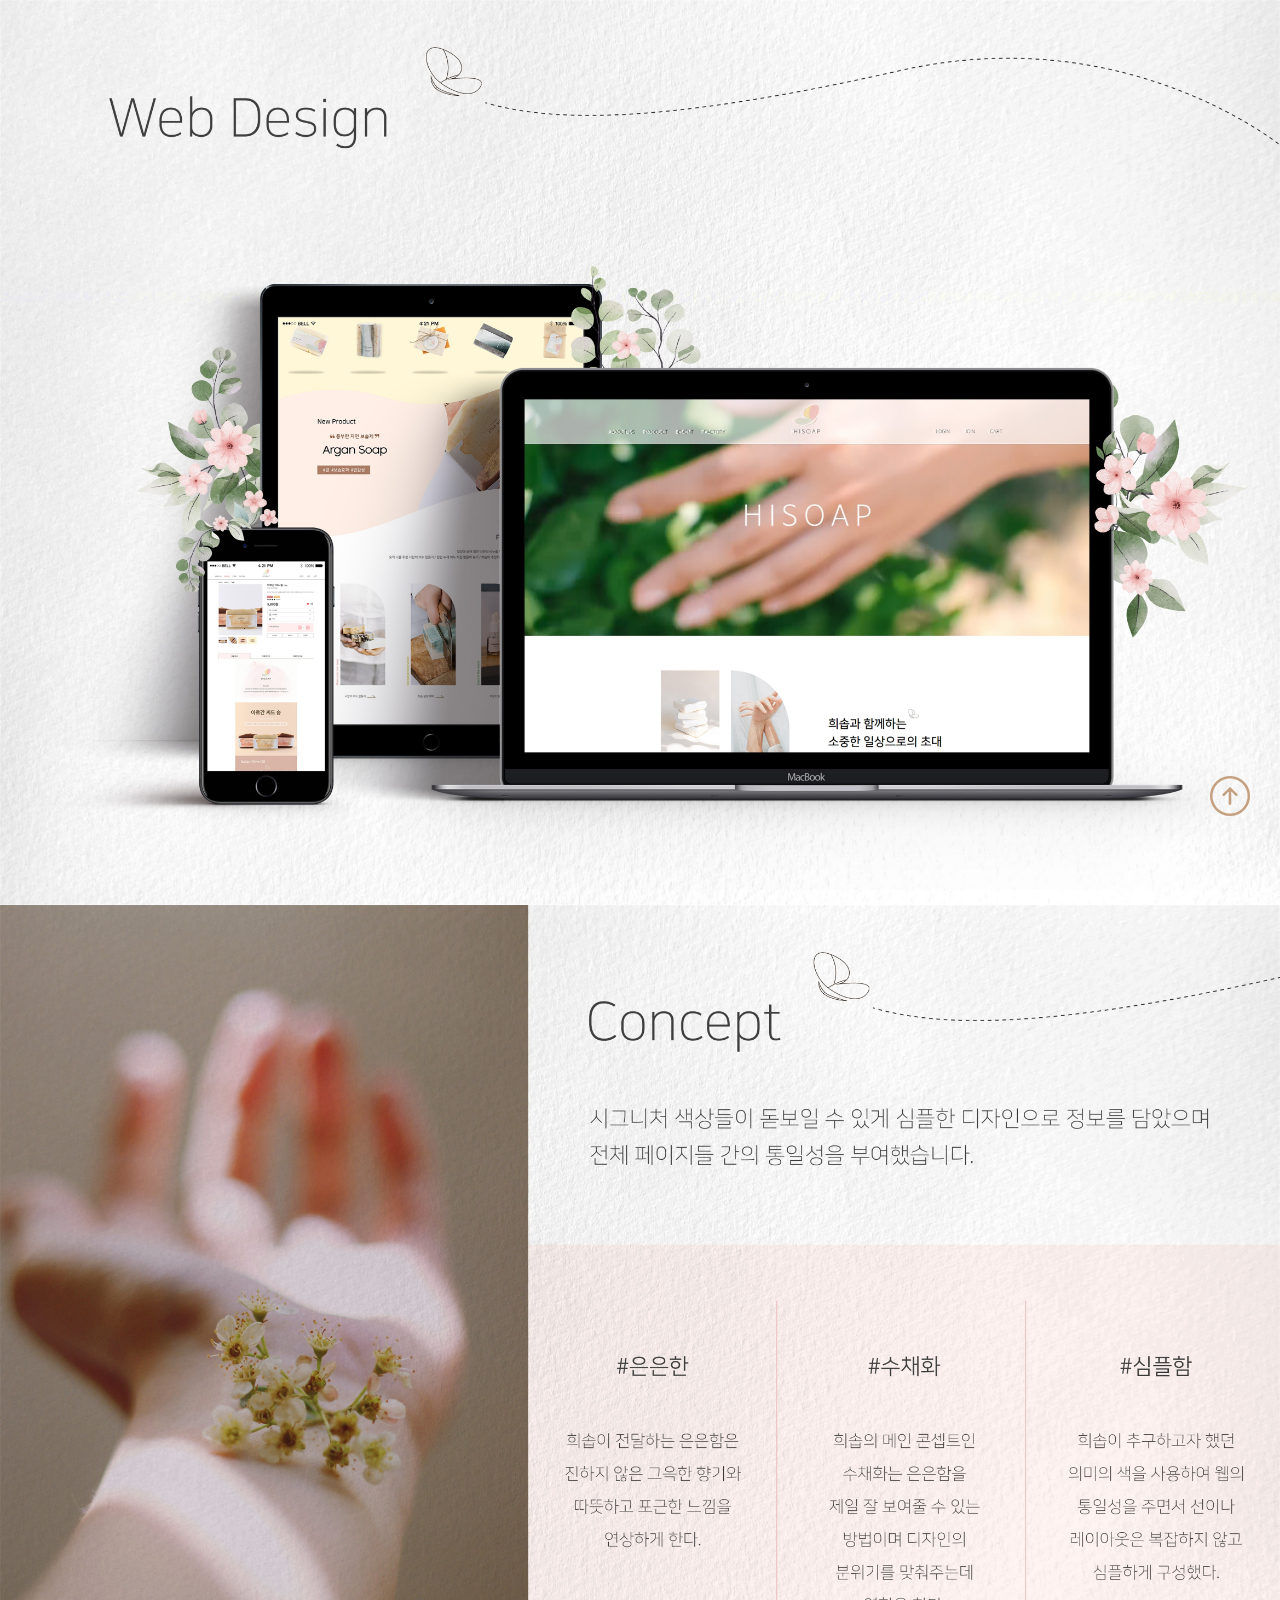
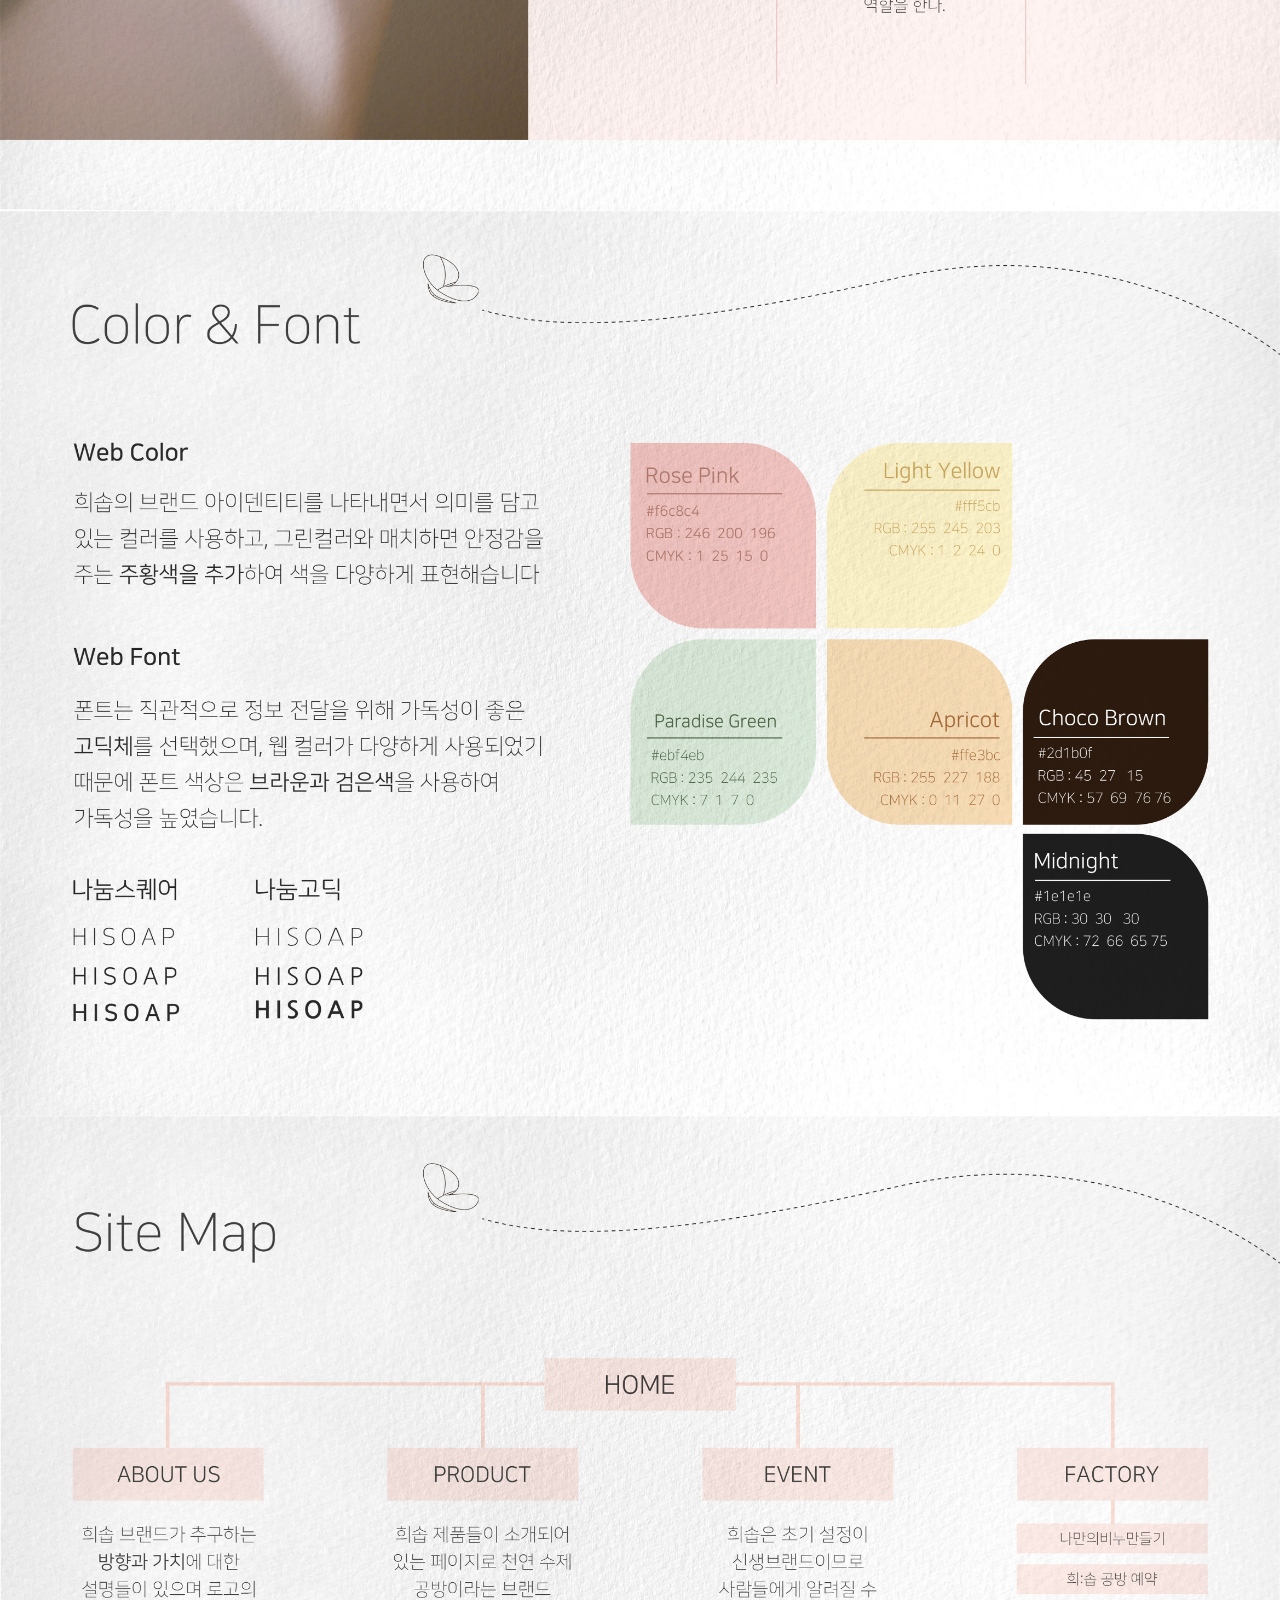
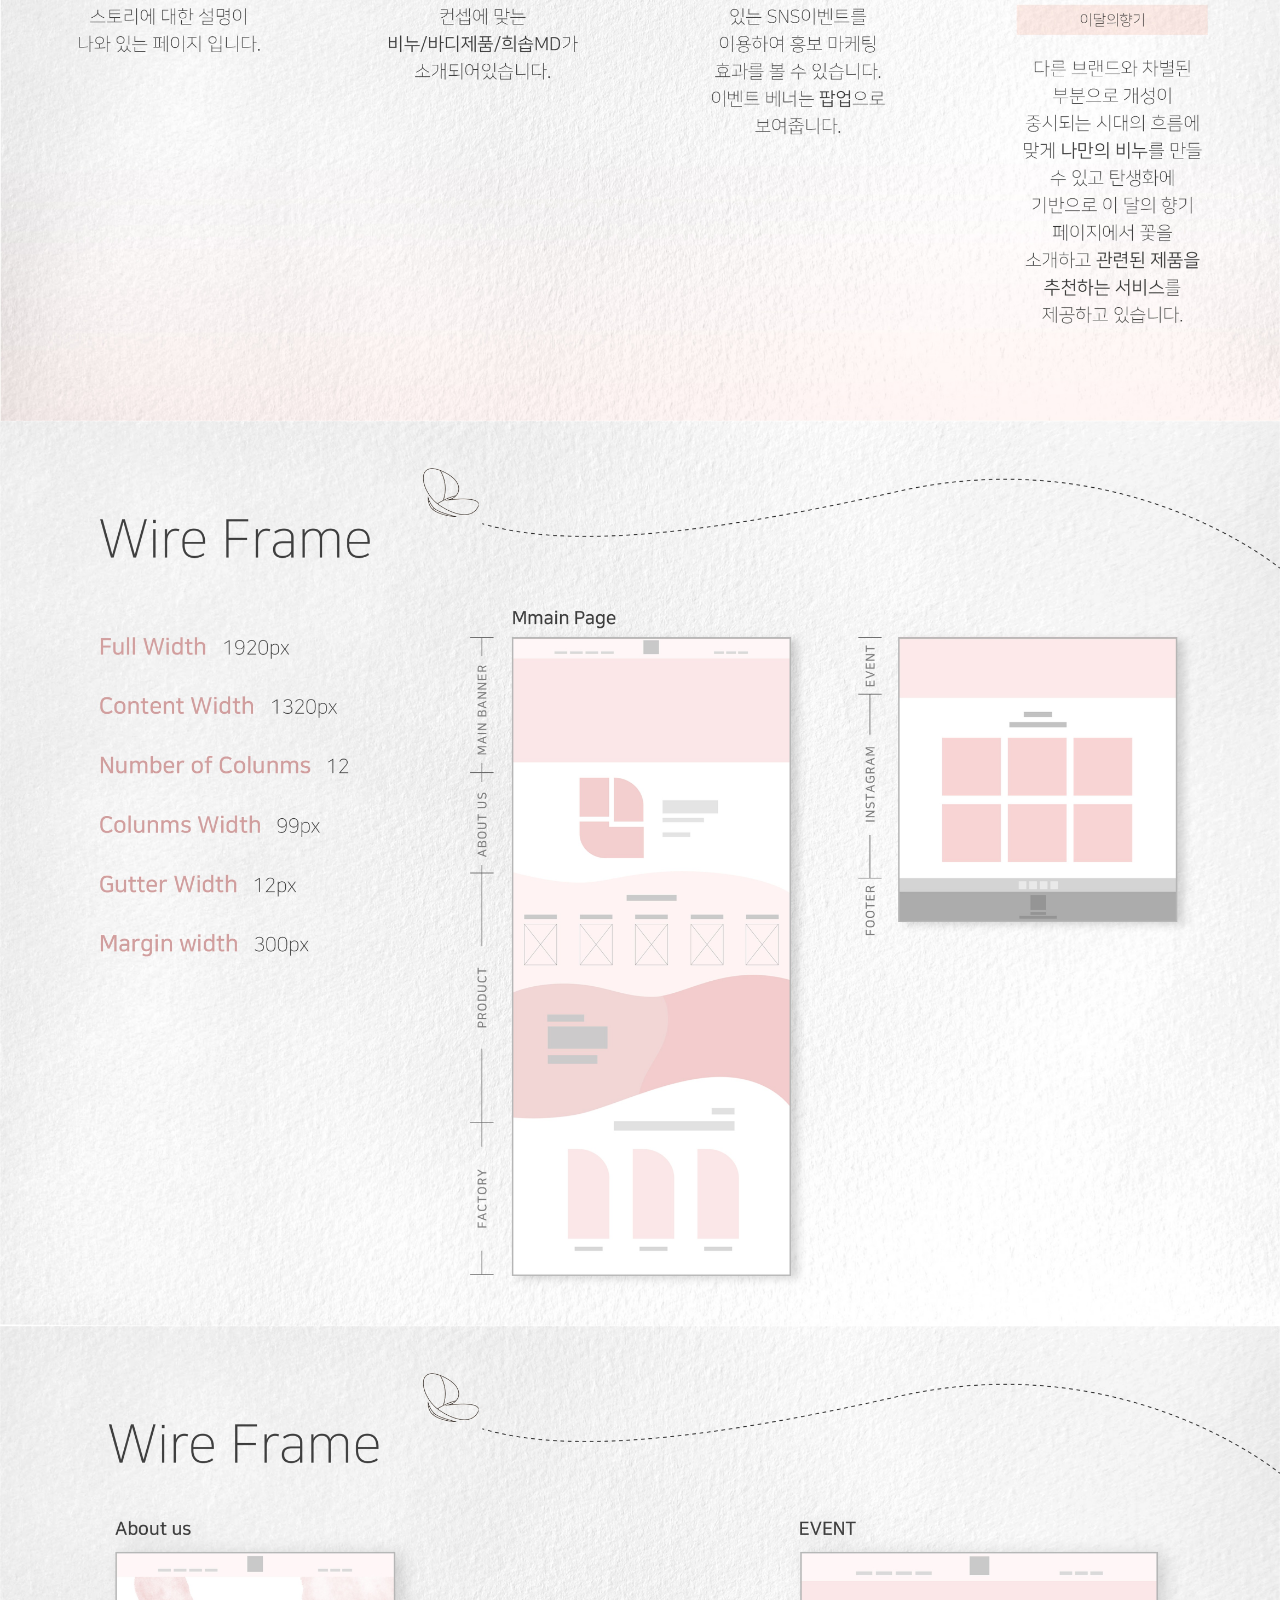
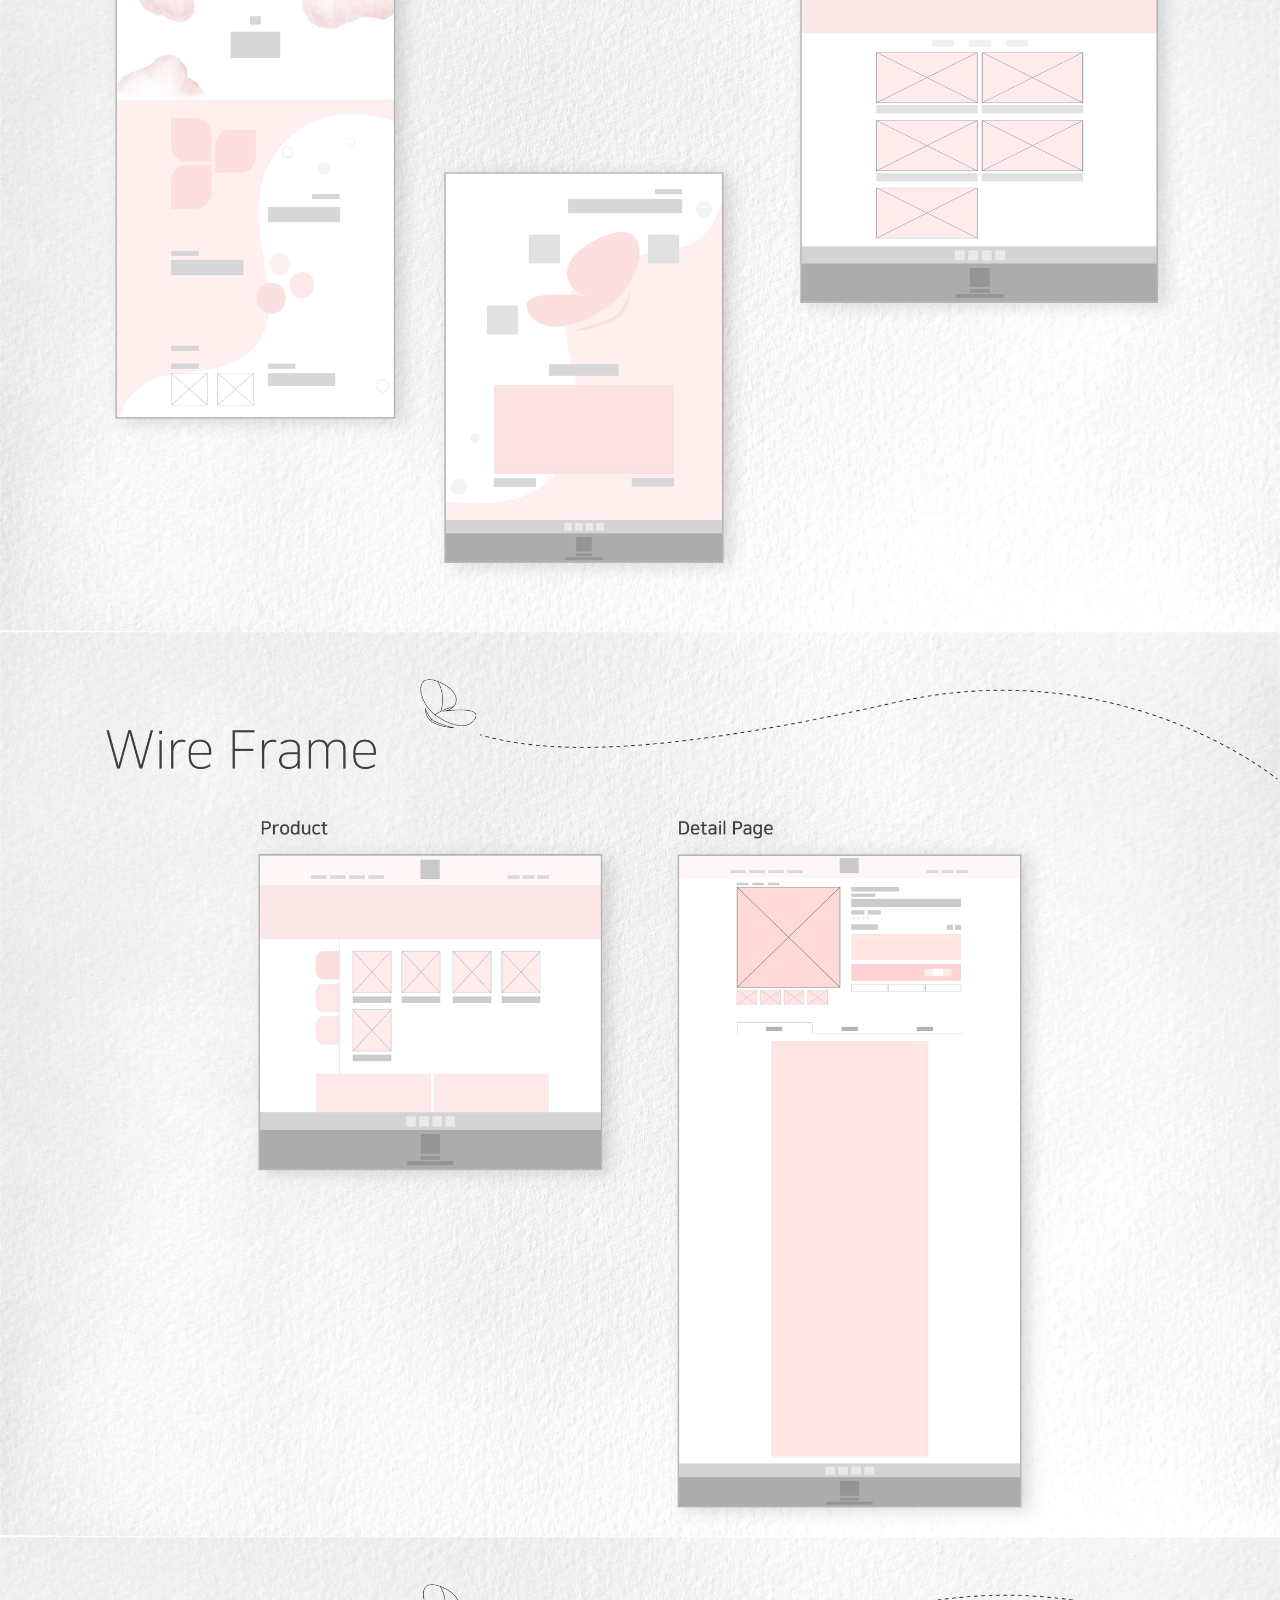
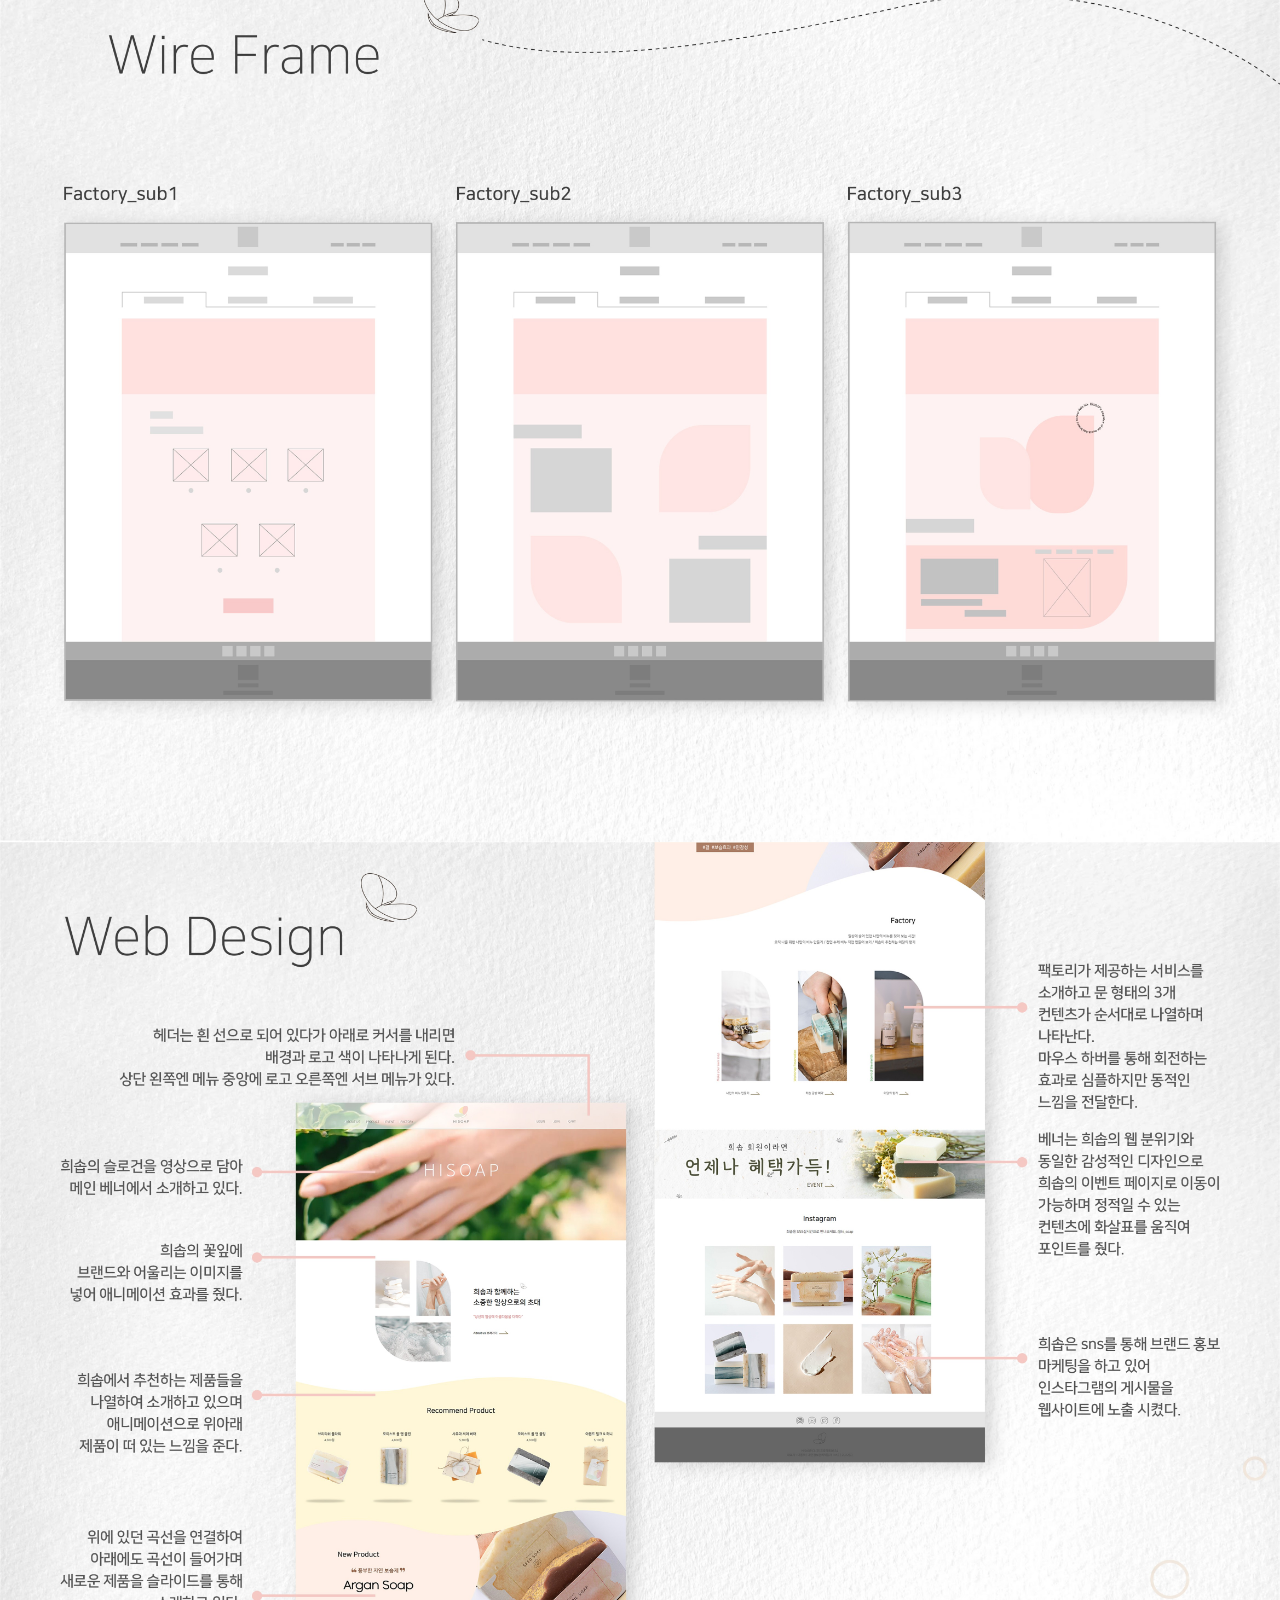
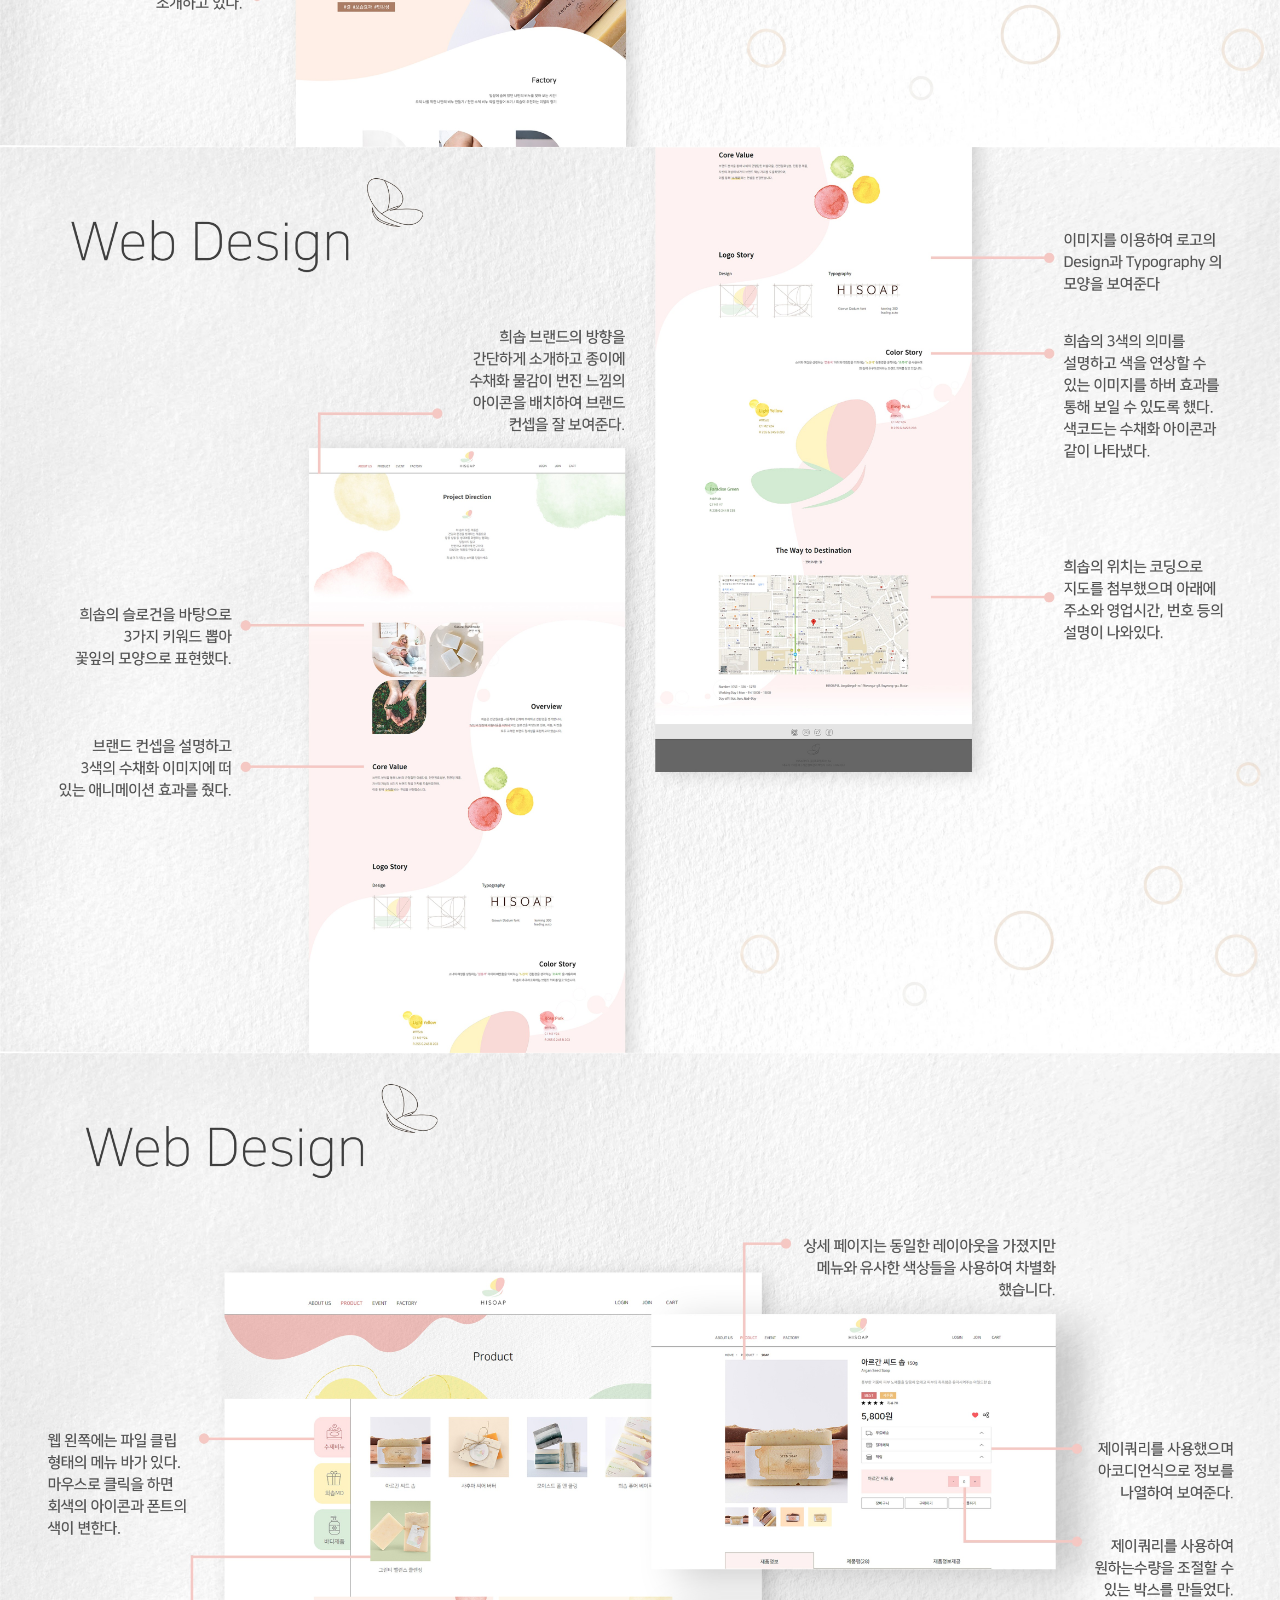
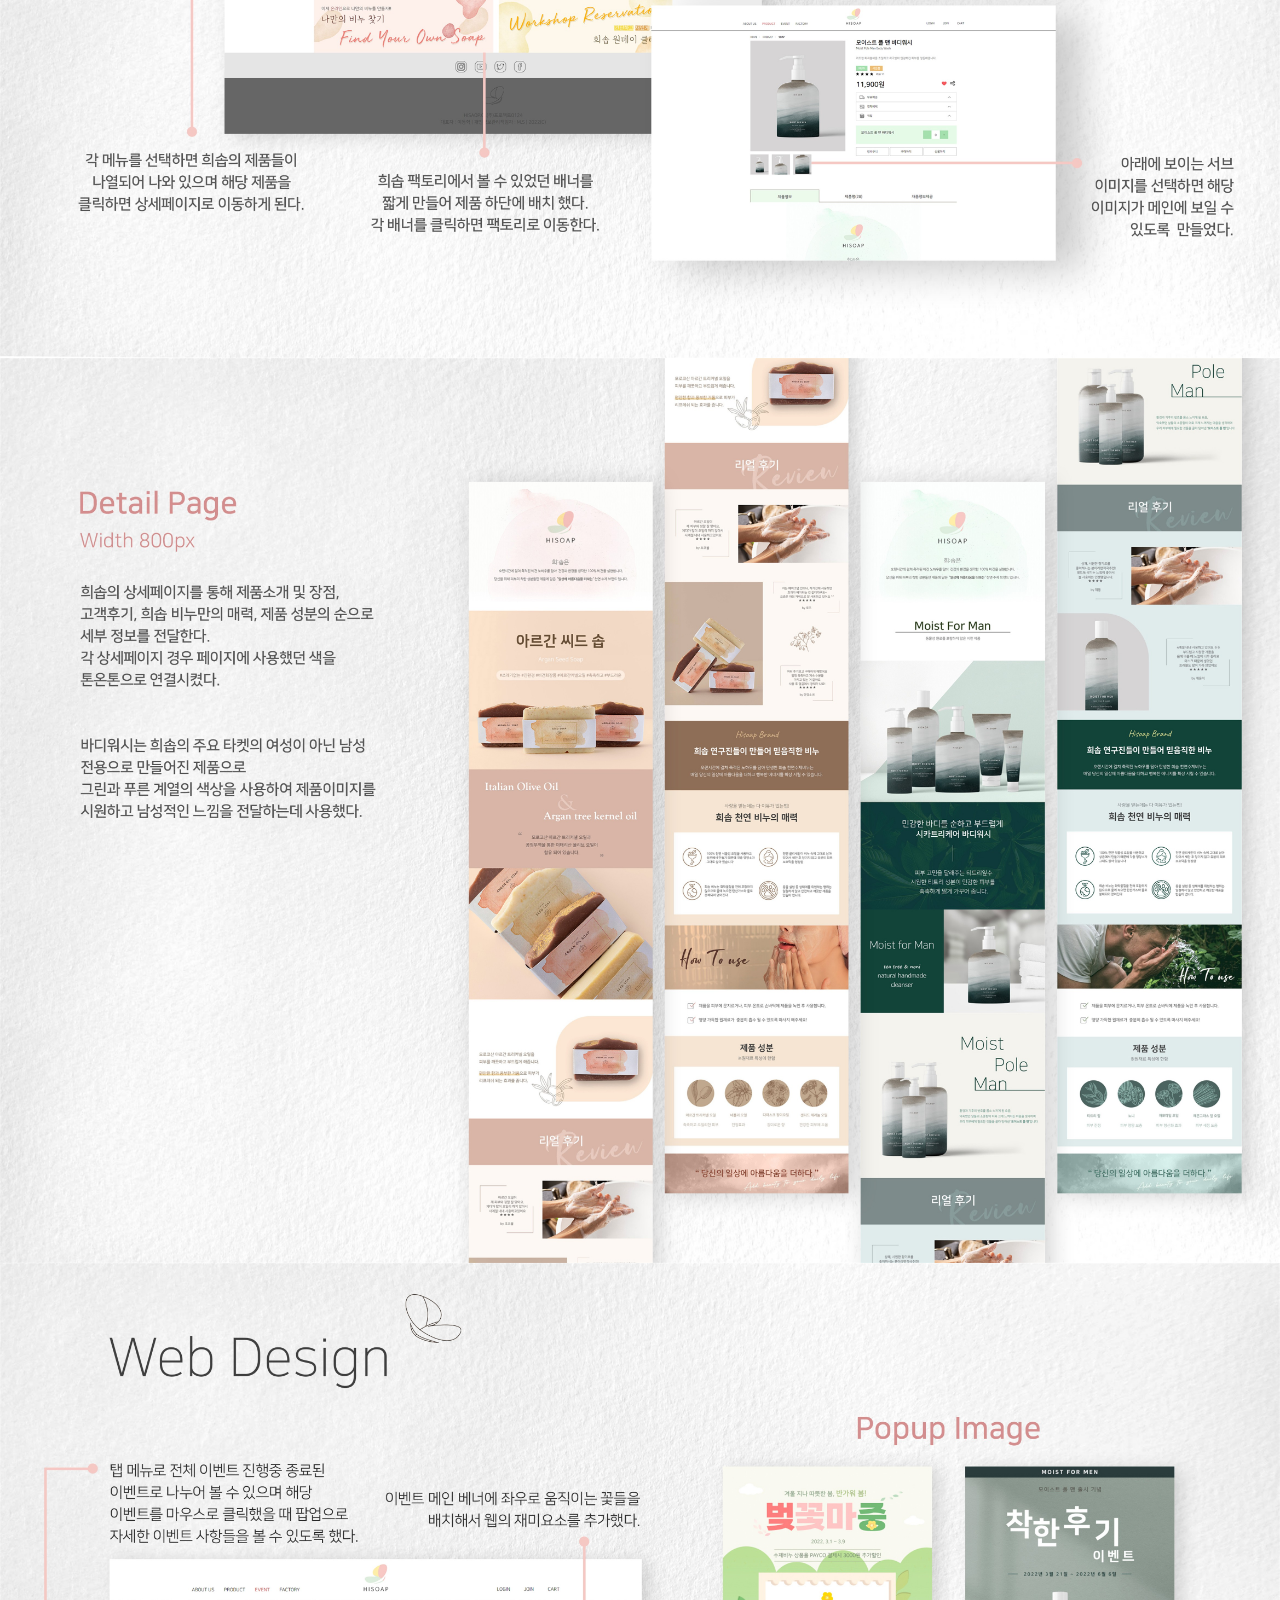
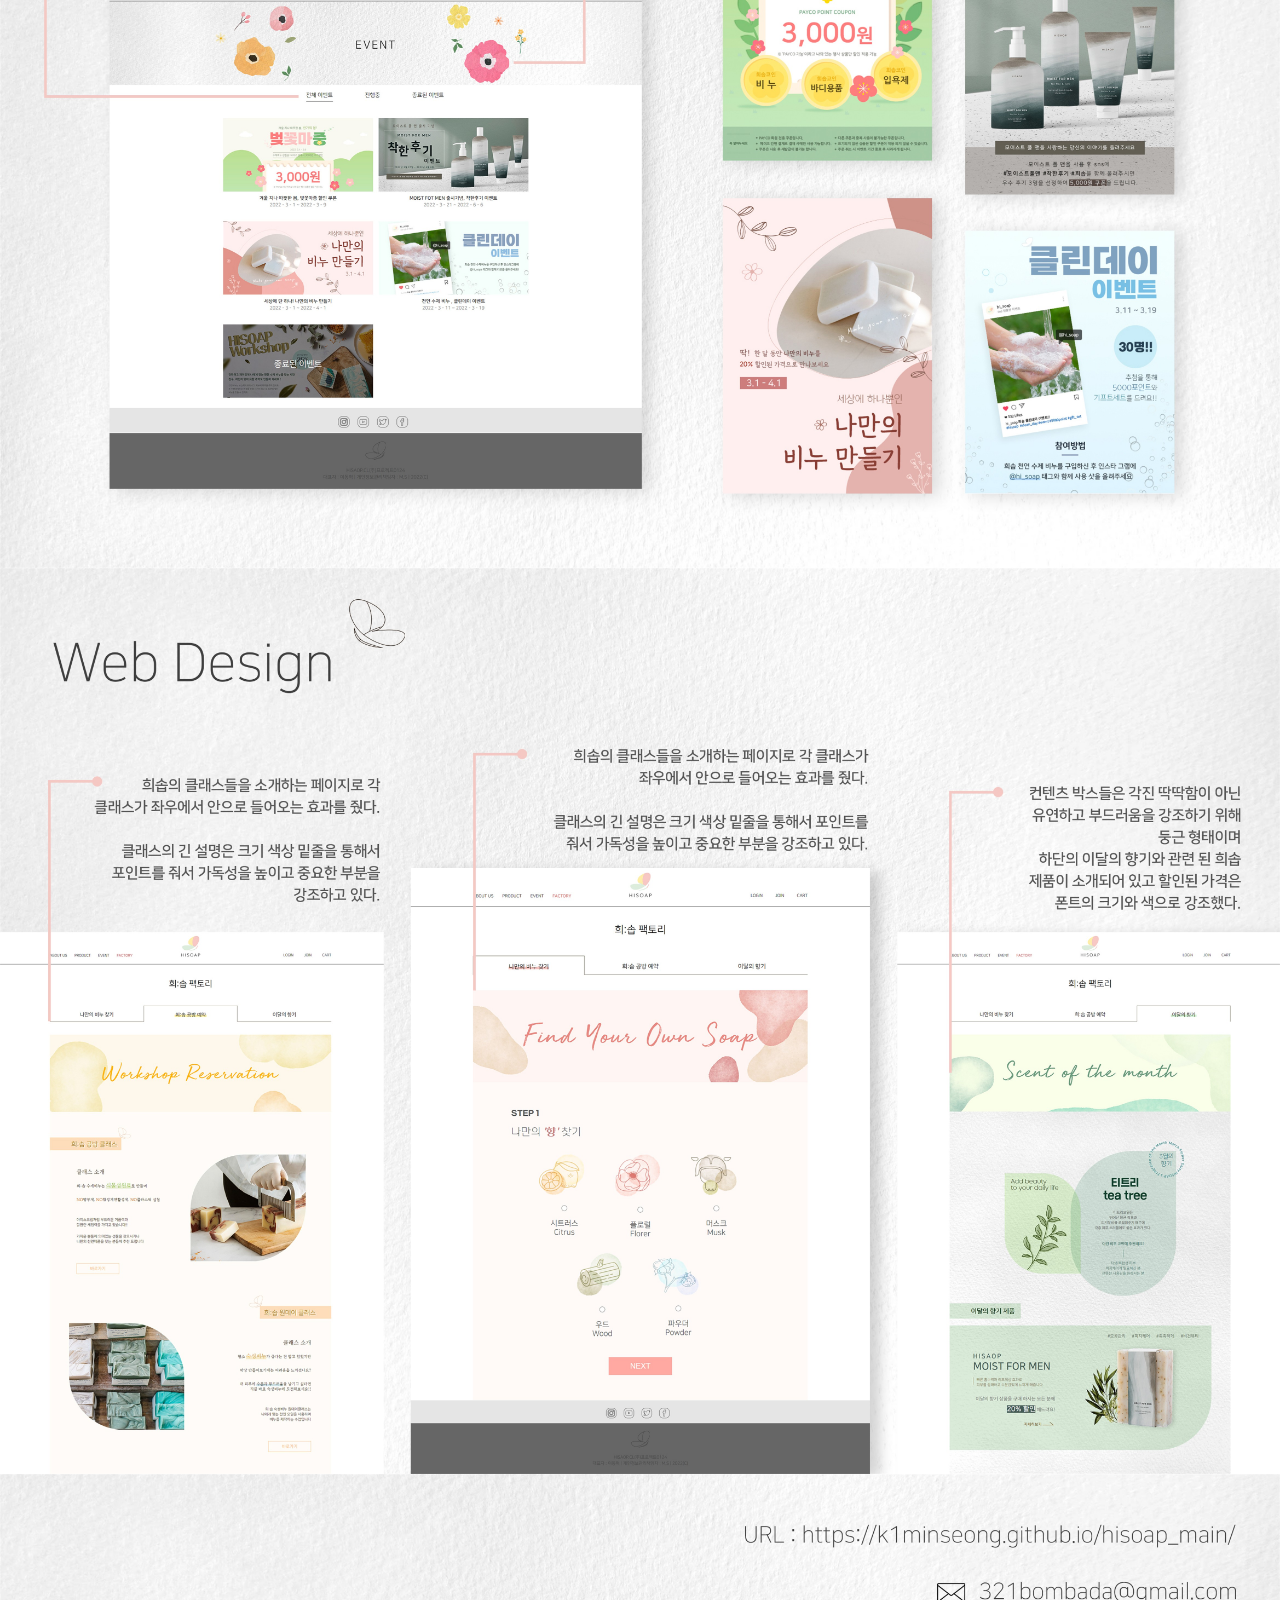
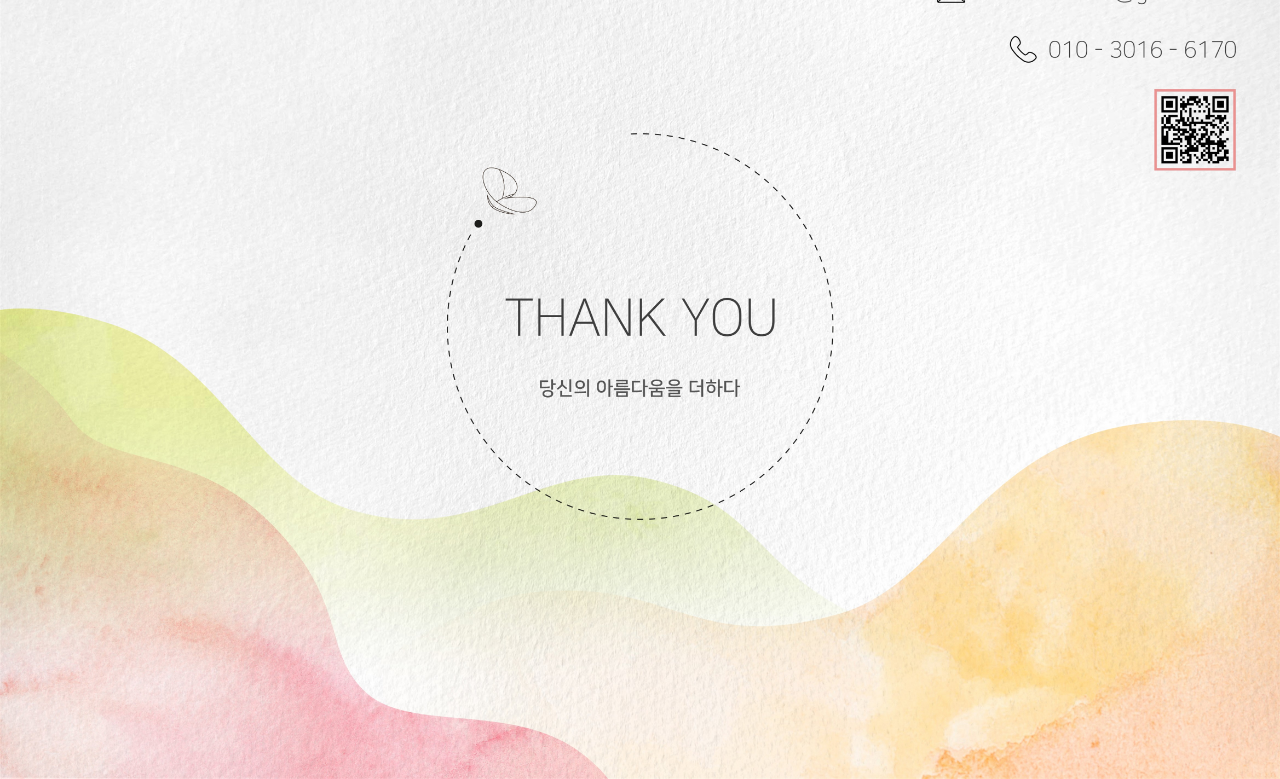
==== commit 75a6520f: "Update index.html" ====
--- a/hisaop_WEB/index.html
+++ b/hisaop_WEB/index.html
@@ -21,7 +21,6 @@
 </head>
 <body>
   <a href="#web" class="top"><img src="img/top.png" alt="up"></a>
-  <a href="https://k1haena.github.io/min_portfolio/#projects" class="btn"><img src="img/back.png" alt="돌아가기"></a>
   <div id="web">
     <img src="img/1.jpg" alt="web">
     <img src="img/2.jpg" alt="web">
